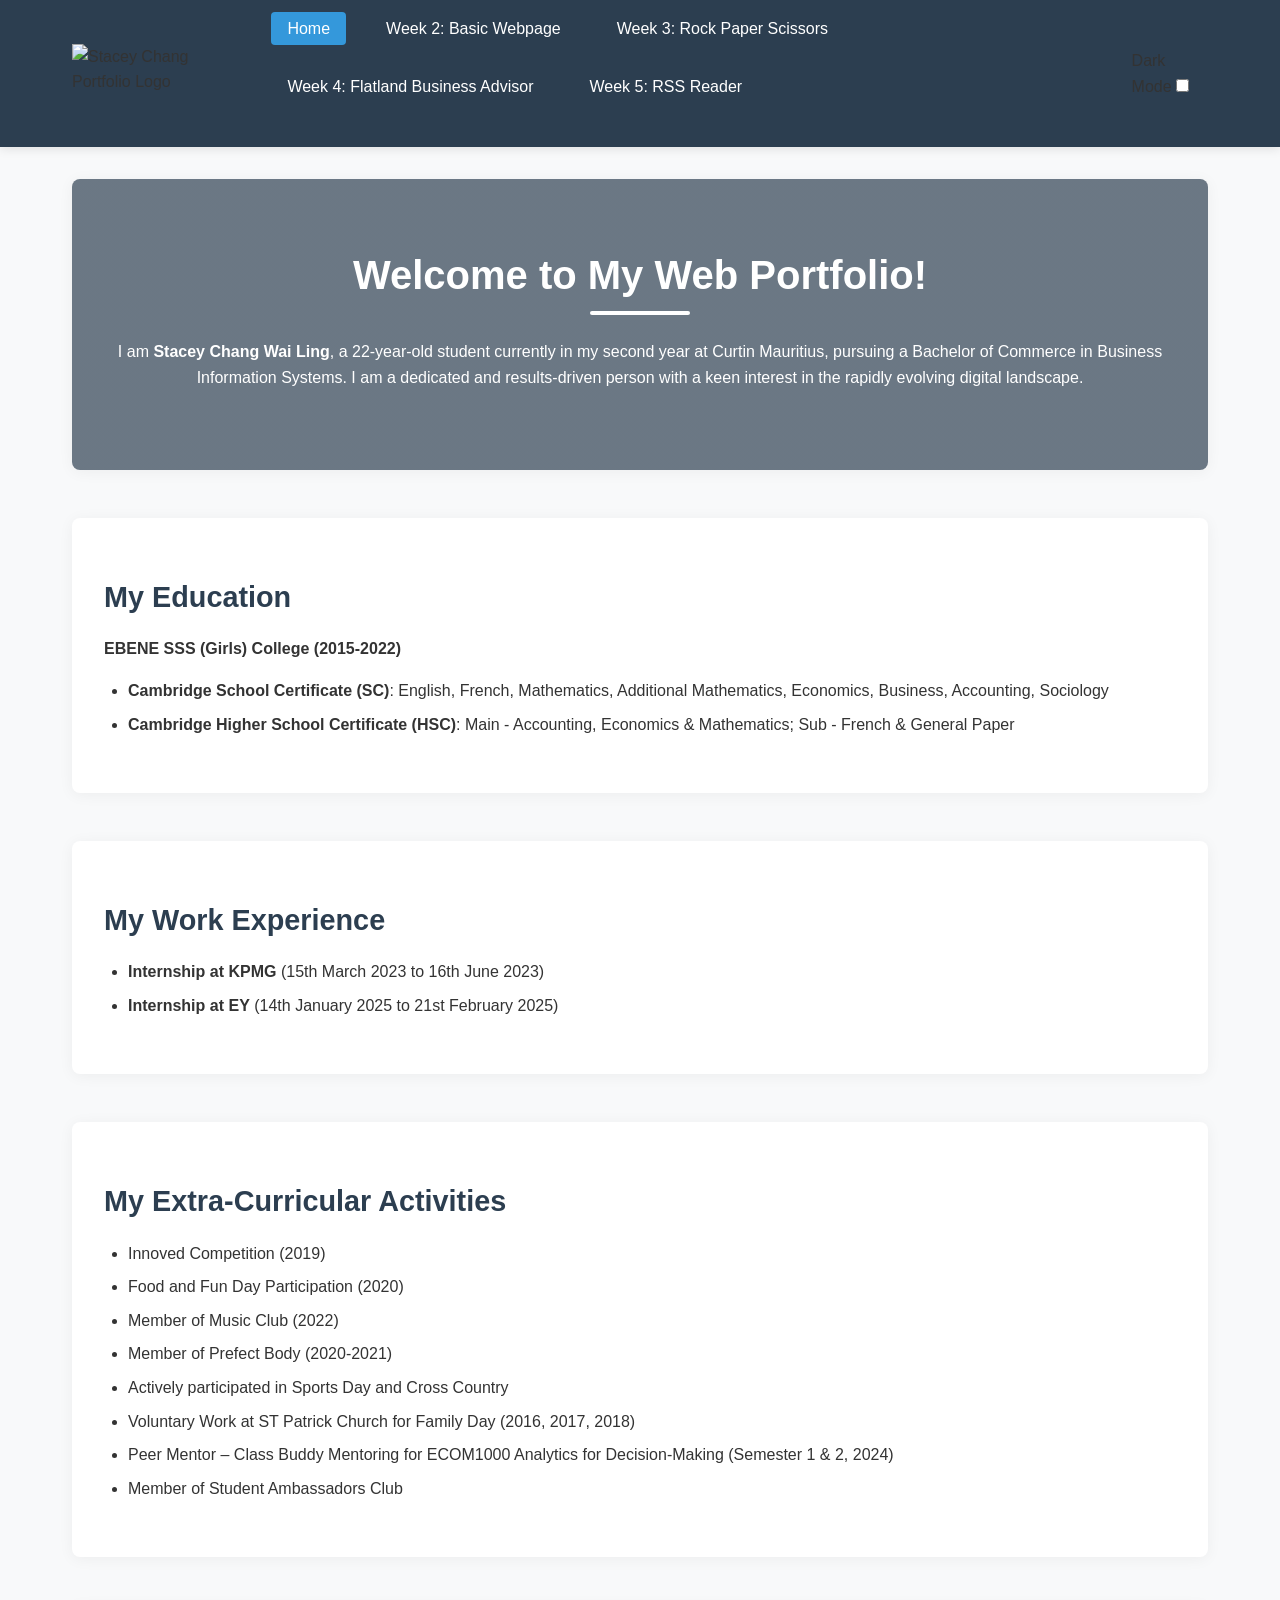
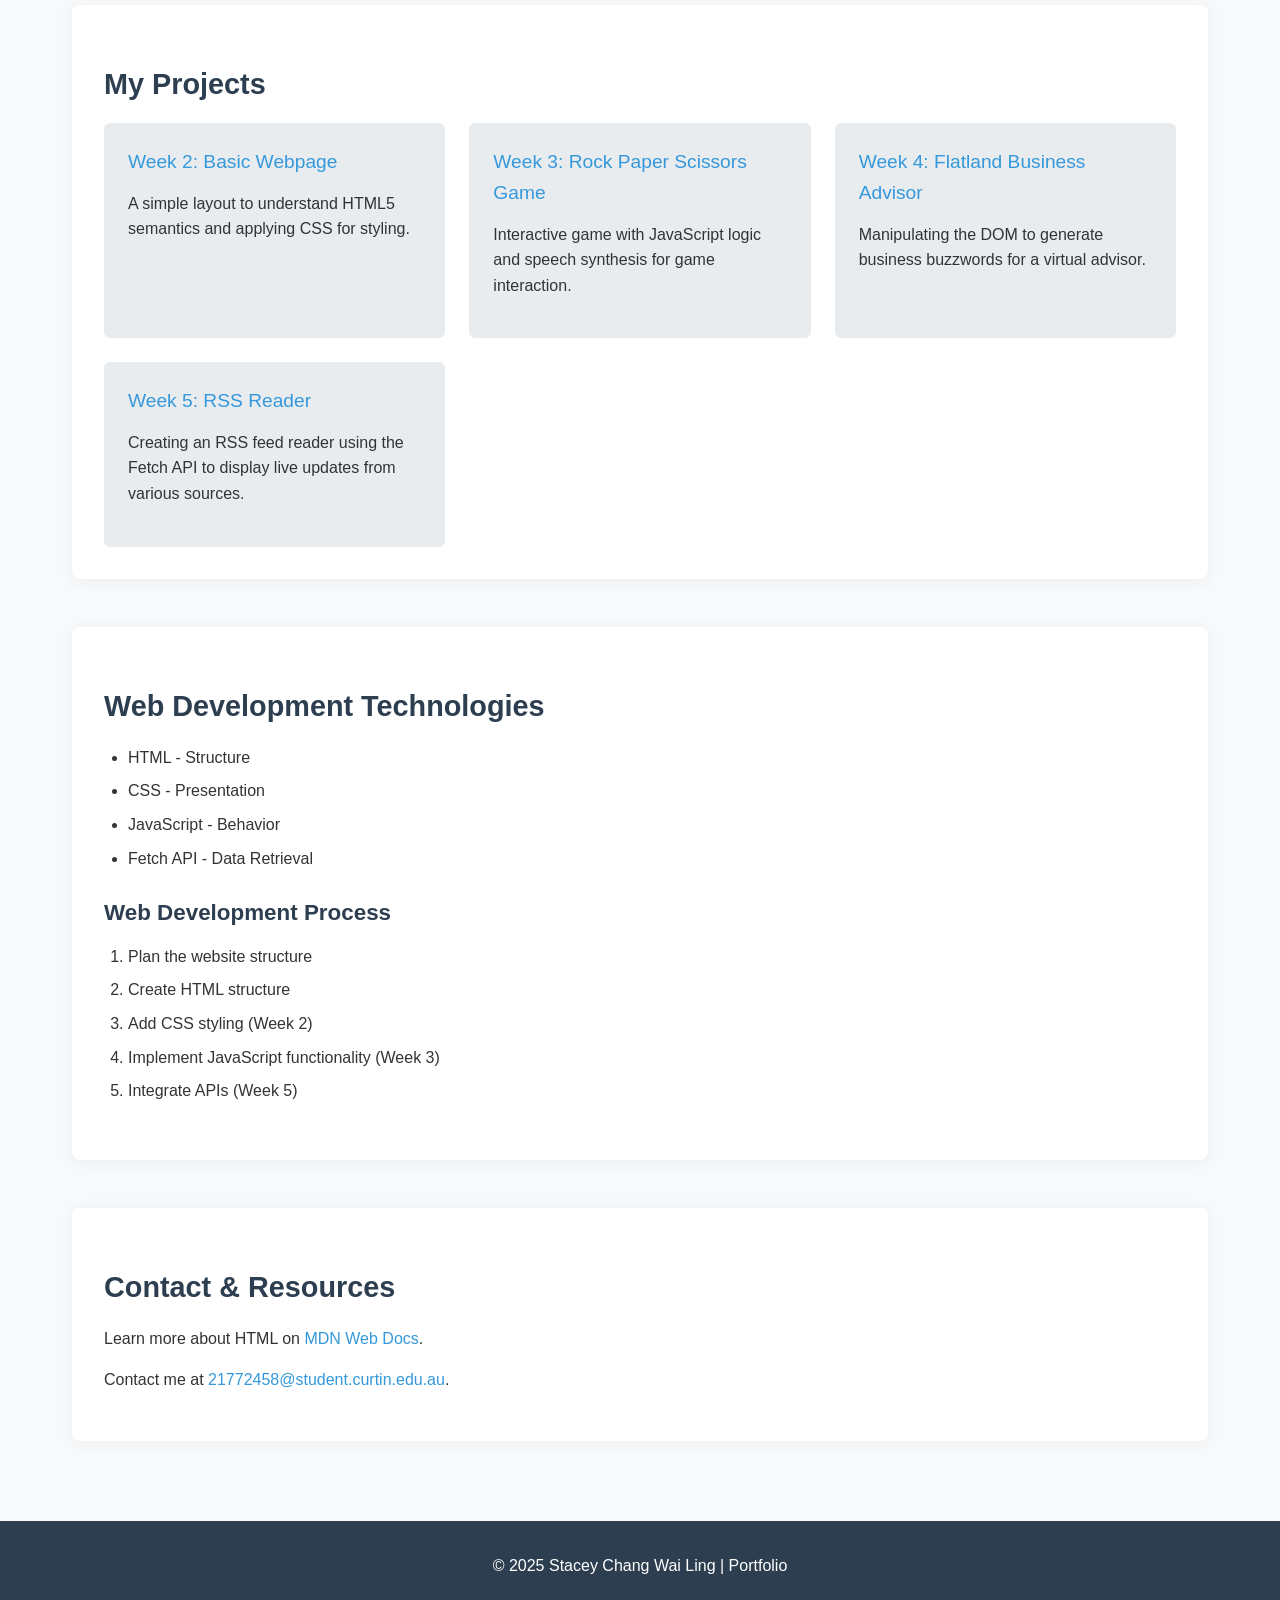
==== index.html @ fd6ce19a "Update index.html I tried to implement the dark mode function" ====
<!DOCTYPE html>
<html lang="en">
<head>
  <meta charset="UTF-8" />
  <meta name="viewport" content="width=device-width, initial-scale=1.0"/>
  <title>Stacey Chang Wai Ling | Web Portfolio</title>
  <link rel="stylesheet" href="style.css" />
</head>
<body>
  <header>
    <div class="header-container">
      <img src="https://via.placeholder.com/180x60?text=STACEY+CHANG" alt="Stacey Chang Portfolio Logo" class="logo" />
      <button class="menu-toggle" aria-label="Toggle navigation menu">☰</button>
      <nav>
        <ul id="navMenu">
          <li><a href="index.html" class="active">Home</a></li>
          <li><a href="basic webpage.html">Week 2: Basic Webpage</a></li>
          <li><a href="rps.html">Week 3: Rock Paper Scissors</a></li>
          <li><a href="flatland.html">Week 4: Flatland Business Advisor</a></li>
          <li><a href="week5.html">Week 5: RSS Reader</a></li>
        </ul>
      </nav>
       <!-- Add this inside your header, right after the navigation -->
    <div class="dark-mode-container">
    <span class="dark-mode-label">Dark Mode</span>
    <label class="toggle-switch">
      <input type="checkbox" id="darkModeToggle">
      <span class="slider"></span>
    </label>
  </div>
    
  </header>

  <main>
    <section id="about">
      <h1>Welcome to My Web Portfolio!</h1>
      <p>I am <strong>Stacey Chang Wai Ling</strong>, a 22-year-old student currently in my second year at Curtin Mauritius, pursuing a Bachelor of Commerce in Business Information Systems. I am a dedicated and results-driven person with a keen interest in the rapidly evolving digital landscape.</p>
    </section>

    <section id="education">
      <h2>My Education</h2>
      <p><strong>EBENE SSS (Girls) College (2015-2022)</strong></p>
      <ul>
        <li><b>Cambridge School Certificate (SC)</b>: English, French, Mathematics, Additional Mathematics, Economics, Business, Accounting, Sociology</li>
        <li><b>Cambridge Higher School Certificate (HSC)</b>: Main - Accounting, Economics & Mathematics; Sub - French & General Paper</li>
      </ul>
    </section>

    <section id="work-experience">
      <h2>My Work Experience</h2>
      <ul>
        <li><strong>Internship at KPMG</strong> (15th March 2023 to 16th June 2023)</li>
        <li><strong>Internship at EY</strong> (14th January 2025 to 21st February 2025)</li>
      </ul>
    </section>

    <section id="extracurricular">
      <h2>My Extra-Curricular Activities</h2>
      <ul>
        <li>Innoved Competition (2019)</li>
        <li>Food and Fun Day Participation (2020)</li>
        <li>Member of Music Club (2022)</li>
        <li>Member of Prefect Body (2020-2021)</li>
        <li>Actively participated in Sports Day and Cross Country</li>
        <li>Voluntary Work at ST Patrick Church for Family Day (2016, 2017, 2018)</li>
        <li>Peer Mentor – Class Buddy Mentoring for ECOM1000 Analytics for Decision-Making (Semester 1 & 2, 2024)</li>
        <li>Member of Student Ambassadors Club</li>
      </ul>
    </section>

    <section id="projects">
      <h2>My Projects</h2>
      <div class="project-grid">
        <div class="project">
          <a href="basic webpage.html">Week 2: Basic Webpage</a>
          <p>A simple layout to understand HTML5 semantics and applying CSS for styling.</p>
        </div>
        <div class="project">
          <a href="rps.html">Week 3: Rock Paper Scissors Game</a>
          <p>Interactive game with JavaScript logic and speech synthesis for game interaction.</p>
        </div>
        <div class="project">
          <a href="flatland.html">Week 4: Flatland Business Advisor</a>
          <p>Manipulating the DOM to generate business buzzwords for a virtual advisor.</p>
        </div>
        <div class="project">
          <a href="week5.html">Week 5: RSS Reader</a>
          <p>Creating an RSS feed reader using the Fetch API to display live updates from various sources.</p>
        </div>
      </div>
    </section>

    <section id="technologies">
      <h2>Web Development Technologies</h2>
      <ul>
        <li>HTML - Structure</li>
        <li>CSS - Presentation</li>
        <li>JavaScript - Behavior</li>
        <li>Fetch API - Data Retrieval</li>
      </ul>

      <h3>Web Development Process</h3>
      <ol>
        <li>Plan the website structure</li>
        <li>Create HTML structure</li>
        <li>Add CSS styling (Week 2)</li>
        <li>Implement JavaScript functionality (Week 3)</li>
        <li>Integrate APIs (Week 5)</li>
      </ol>
    </section>

    <section id="contact">
      <h2>Contact & Resources</h2>
      <p>Learn more about HTML on <a href="https://developer.mozilla.org/en-US/docs/Web/HTML" target="_blank">MDN Web Docs</a>.</p>
      <p>Contact me at <a href="mailto:21772458@student.curtin.edu.au">21772458@student.curtin.edu.au</a>.</p>
    </section>
  </main>

  <footer>
    <p>&copy; 2025 Stacey Chang Wai Ling | Portfolio</p>
  </footer>

  <button id="toTopBtn" aria-label="Back to top">↑</button>

  <script>
    // Mobile menu toggle
    const menuToggle = document.querySelector('.menu-toggle');
    const navMenu = document.getElementById('navMenu');
    
    menuToggle.addEventListener('click', () => {
      navMenu.classList.toggle('show');
    });
    
    // Back to top button functionality
    const toTopBtn = document.getElementById('toTopBtn');
    
    window.addEventListener('scroll', () => {
      if (window.pageYOffset > 300) {
        toTopBtn.classList.add('visible');
      } else {
        toTopBtn.classList.remove('visible');
      }
    });
    
    toTopBtn.addEventListener('click', () => {
      window.scrollTo({
        top: 0,
        behavior: 'smooth'
      });
    });
    
    // Highlight active navigation item
    const currentPage = window.location.pathname.split('/').pop();
    const navLinks = document.querySelectorAll('nav a');
    
    navLinks.forEach(link => {
      const linkPage = link.getAttribute('href');
      if (linkPage === currentPage || (currentPage === '' && linkPage === 'index.html')) {
        link.classList.add('active');
      } else {
        link.classList.remove('active');
      }
    });
  </script>
</body>
</html>
---- style.css ----
/* Modern styling for the portfolio */
:root {
    --primary-color: #3498db;
    --secondary-color: #2c3e50;
    --accent-color: #e74c3c;
    --text-color: #333;
    --bg-color: #f8f9fa;
    --light-gray: #e9ecef;
    --white: #ffffff;
  }
  
  * {
    margin: 0;
    padding: 0;
    box-sizing: border-box;
  }
  
  body {
    font-family: 'Segoe UI', Tahoma, Geneva, Verdana, sans-serif;
    line-height: 1.6;
    color: var(--text-color);
    background-color: var(--bg-color);
  }
  
  /* Header and Navigation */
  header {
    background-color: var(--secondary-color);
    padding: 1rem 0;
    position: sticky;
    top: 0;
    z-index: 1000;
    box-shadow: 0 2px 10px rgba(0,0,0,0.1);
  }
  
  .header-container {
    max-width: 1200px;
    margin: 0 auto;
    padding: 0 2rem;
    display: flex;
    justify-content: space-between;
    align-items: center;
  }
  
  .logo {
    height: 60px;
    transition: transform 0.3s ease;
  }
  
  .logo:hover {
    transform: scale(1.05);
  }
  
  nav ul {
    display: flex;
    list-style: none;
    gap: 1.5rem;
    flex-wrap: wrap;
  }
  
  nav a {
    color: var(--white);
    text-decoration: none;
    font-weight: 500;
    padding: 0.5rem 1rem;
    border-radius: 4px;
    transition: all 0.3s ease;
  }
  
  nav a:hover {
    background-color: var(--primary-color);
    transform: translateY(-2px);
  }
  
  nav a.active {
    background-color: var(--primary-color);
  }
  
  /* Mobile menu toggle */
  .menu-toggle {
    display: none;
    background: none;
    border: none;
    color: var(--white);
    font-size: 1.5rem;
    cursor: pointer;
  }
  
  /* Main content */
  main {
    max-width: 1200px;
    margin: 0 auto;
    padding: 2rem;
  }
  
  section {
    margin-bottom: 3rem;
    padding: 2rem;
    background-color: var(--white);
    border-radius: 8px;
    box-shadow: 0 2px 15px rgba(0,0,0,0.05);
    transition: transform 0.3s ease, box-shadow 0.3s ease;
  }
  
  section:hover {
    transform: translateY(-5px);
    box-shadow: 0 5px 20px rgba(0,0,0,0.1);
  }
  
  h1 {
    color: var(--primary-color);
    margin-bottom: 1.5rem;
    font-size: 2.5rem;
    position: relative;
    padding-bottom: 0.5rem;
  }
  
  h1::after {
    content: '';
    position: absolute;
    bottom: 0;
    left: 0;
    width: 100px;
    height: 4px;
    background-color: var(--primary-color);
    border-radius: 2px;
  }
  
  h2 {
    color: var(--secondary-color);
    margin: 1.5rem 0 1rem;
    font-size: 1.8rem;
  }
  
  h3 {
    color: var(--secondary-color);
    margin: 1.2rem 0 0.8rem;
    font-size: 1.4rem;
  }
  
  p {
    margin-bottom: 1rem;
  }
  
  ul, ol {
    padding-left: 1.5rem;
    margin-bottom: 1.5rem;
  }
  
  li {
    margin-bottom: 0.5rem;
  }
  
  a {
    color: var(--primary-color);
    text-decoration: none;
    transition: color 0.3s ease;
  }
  
  a:hover {
    color: var(--accent-color);
    text-decoration: underline;
  }
  
  /* Hero section */
  #about {
    background-image: linear-gradient(rgba(44, 62, 80, 0.7), rgba(44, 62, 80, 0.7)), url('https://via.placeholder.com/1200x400?text=Portfolio+Background');
    background-size: cover;
    background-position: center;
    color: var(--white);
    text-align: center;
    padding: 4rem 2rem;
    border-radius: 8px;
  }
  
  #about h1 {
    color: var(--white);
  }
  
  #about h1::after {
    background-color: var(--white);
    left: 50%;
    transform: translateX(-50%);
  }
  
  /* Project grid */
  .project-grid {
    display: grid;
    grid-template-columns: repeat(auto-fill, minmax(280px, 1fr));
    gap: 1.5rem;
  }
  
  .project {
    background-color: var(--light-gray);
    padding: 1.5rem;
    border-radius: 6px;
    transition: transform 0.3s ease;
  }
  
  .project:hover {
    transform: translateY(-5px);
  }
  
  .project a {
    font-size: 1.2rem;
    display: block;
    margin-bottom: 0.8rem;
  }
  
  /* Footer */
  footer {
    background-color: var(--secondary-color);
    color: var(--white);
    text-align: center;
    padding: 2rem;
    position: relative;
  }
  
  /* Back to top button */
  #toTopBtn {
    position: fixed;
    bottom: 2rem;
    right: 2rem;
    background-color: var(--primary-color);
    color: var(--white);
    border: none;
    border-radius: 50%;
    width: 50px;
    height: 50px;
    font-size: 1.5rem;
    cursor: pointer;
    display: flex;
    justify-content: center;
    align-items: center;
    box-shadow: 0 2px 10px rgba(0,0,0,0.2);
    transition: all 0.3s ease;
    opacity: 0;
    visibility: hidden;
  }
  
  #toTopBtn.visible {
    opacity: 1;
    visibility: visible;
  }
  
  #toTopBtn:hover {
    background-color: var(--accent-color);
    transform: translateY(-3px);
  }
  
  /* Responsive design */
  @media (max-width: 768px) {
    .header-container {
      flex-direction: column;
      align-items: flex-start;
    }
    
    nav {
      width: 100%;
      margin-top: 1rem;
    }
    
    nav ul {
      flex-direction: column;
      gap: 0.5rem;
      display: none;
    }
    
    nav ul.show {
      display: flex;
    }
    
    .menu-toggle {
      display: block;
      position: absolute;
      right: 2rem;
      top: 1.5rem;
    }
    
    .project-grid {
      grid-template-columns: 1fr;
    }
  }
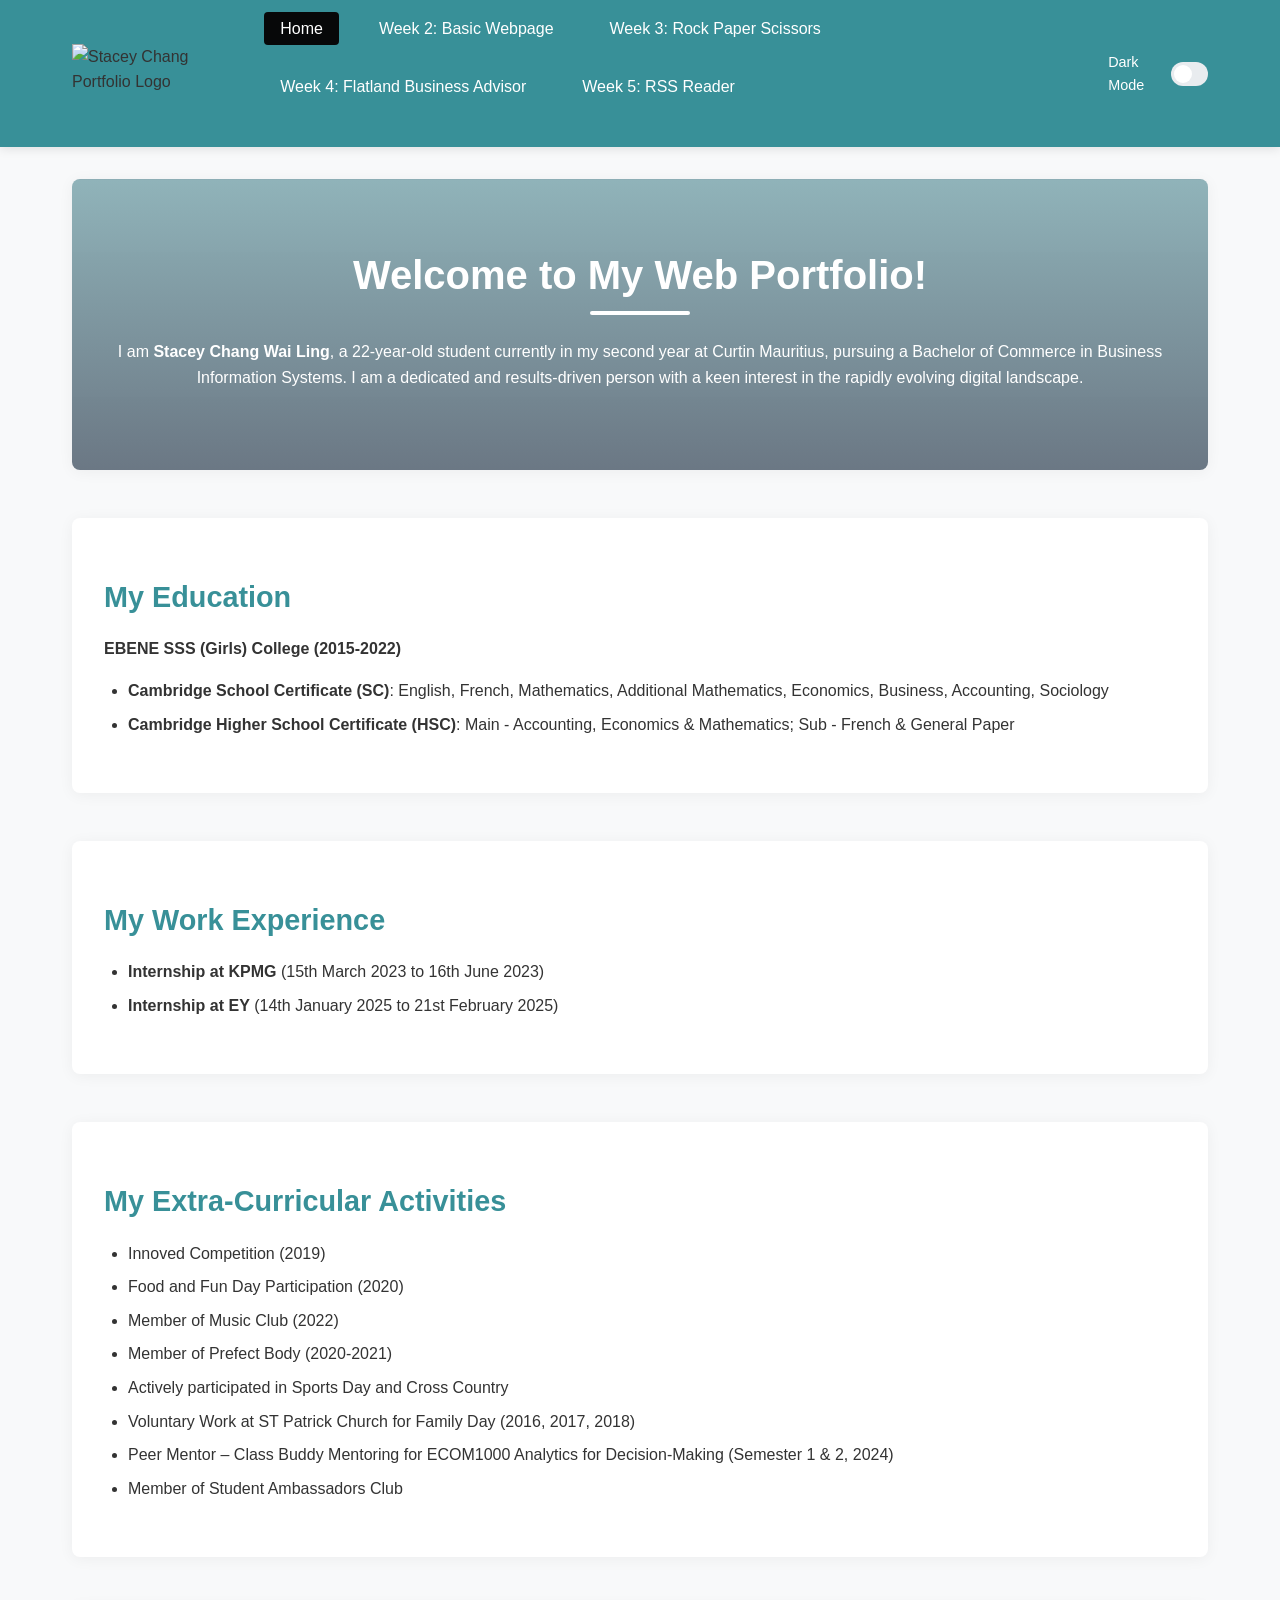
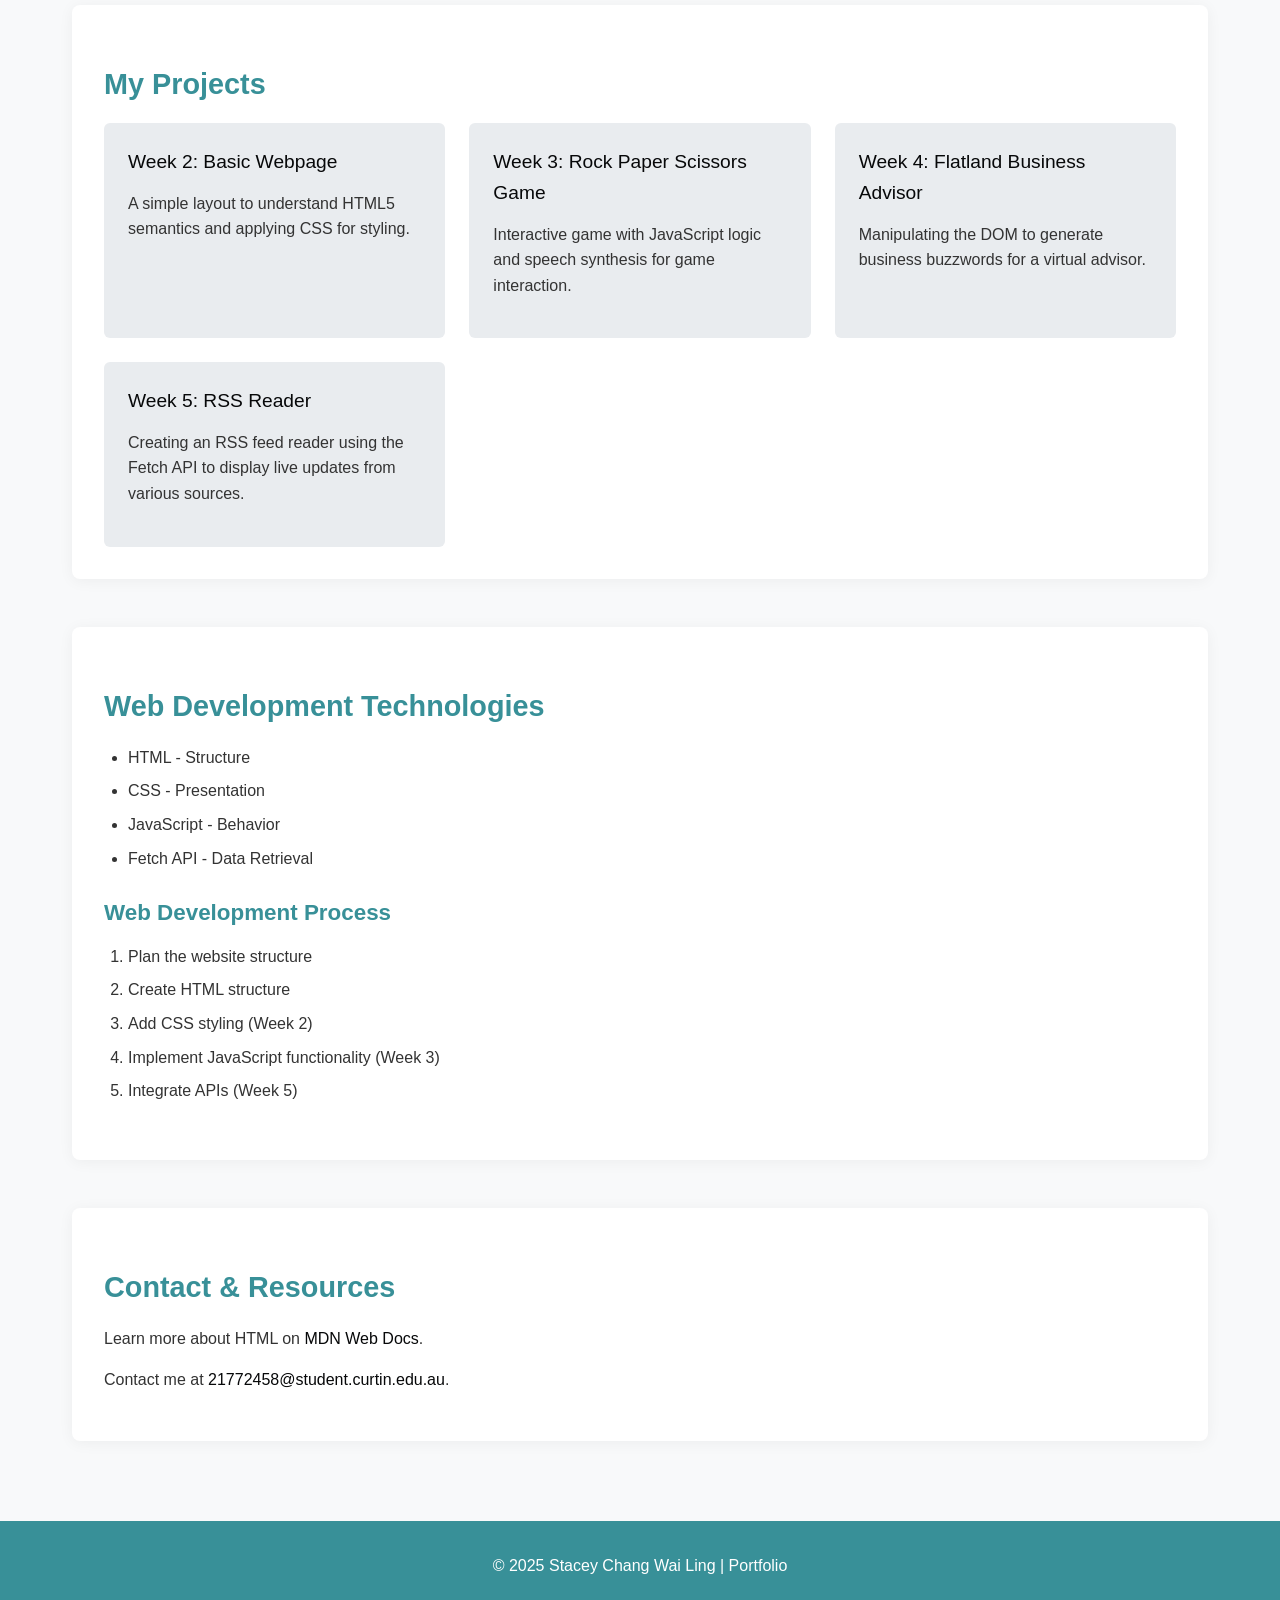
==== commit 2ce54949: "Update index.html" ====
--- a/index.html
+++ b/index.html
@@ -1,166 +1,126 @@
-<!DOCTYPE html>
-<html lang="en">
-<head>
-  <meta charset="UTF-8" />
-  <meta name="viewport" content="width=device-width, initial-scale=1.0"/>
-  <title>Stacey Chang Wai Ling | Web Portfolio</title>
-  <link rel="stylesheet" href="style.css" />
-</head>
-<body>
-  <header>
-    <div class="header-container">
-      <img src="https://via.placeholder.com/180x60?text=STACEY+CHANG" alt="Stacey Chang Portfolio Logo" class="logo" />
-      <button class="menu-toggle" aria-label="Toggle navigation menu">☰</button>
-      <nav>
-        <ul id="navMenu">
-          <li><a href="index.html" class="active">Home</a></li>
-          <li><a href="basic webpage.html">Week 2: Basic Webpage</a></li>
-          <li><a href="rps.html">Week 3: Rock Paper Scissors</a></li>
-          <li><a href="flatland.html">Week 4: Flatland Business Advisor</a></li>
-          <li><a href="week5.html">Week 5: RSS Reader</a></li>
-        </ul>
-      </nav>
-       <!-- Add this inside your header, right after the navigation -->
-    <div class="dark-mode-container">
-    <span class="dark-mode-label">Dark Mode</span>
-    <label class="toggle-switch">
-      <input type="checkbox" id="darkModeToggle">
-      <span class="slider"></span>
-    </label>
-  </div>
-    
-  </header>
-
-  <main>
-    <section id="about">
-      <h1>Welcome to My Web Portfolio!</h1>
-      <p>I am <strong>Stacey Chang Wai Ling</strong>, a 22-year-old student currently in my second year at Curtin Mauritius, pursuing a Bachelor of Commerce in Business Information Systems. I am a dedicated and results-driven person with a keen interest in the rapidly evolving digital landscape.</p>
-    </section>
-
-    <section id="education">
-      <h2>My Education</h2>
-      <p><strong>EBENE SSS (Girls) College (2015-2022)</strong></p>
-      <ul>
-        <li><b>Cambridge School Certificate (SC)</b>: English, French, Mathematics, Additional Mathematics, Economics, Business, Accounting, Sociology</li>
-        <li><b>Cambridge Higher School Certificate (HSC)</b>: Main - Accounting, Economics & Mathematics; Sub - French & General Paper</li>
-      </ul>
-    </section>
-
-    <section id="work-experience">
-      <h2>My Work Experience</h2>
-      <ul>
-        <li><strong>Internship at KPMG</strong> (15th March 2023 to 16th June 2023)</li>
-        <li><strong>Internship at EY</strong> (14th January 2025 to 21st February 2025)</li>
-      </ul>
-    </section>
-
-    <section id="extracurricular">
-      <h2>My Extra-Curricular Activities</h2>
-      <ul>
-        <li>Innoved Competition (2019)</li>
-        <li>Food and Fun Day Participation (2020)</li>
-        <li>Member of Music Club (2022)</li>
-        <li>Member of Prefect Body (2020-2021)</li>
-        <li>Actively participated in Sports Day and Cross Country</li>
-        <li>Voluntary Work at ST Patrick Church for Family Day (2016, 2017, 2018)</li>
-        <li>Peer Mentor – Class Buddy Mentoring for ECOM1000 Analytics for Decision-Making (Semester 1 & 2, 2024)</li>
-        <li>Member of Student Ambassadors Club</li>
-      </ul>
-    </section>
-
-    <section id="projects">
-      <h2>My Projects</h2>
-      <div class="project-grid">
-        <div class="project">
-          <a href="basic webpage.html">Week 2: Basic Webpage</a>
-          <p>A simple layout to understand HTML5 semantics and applying CSS for styling.</p>
-        </div>
-        <div class="project">
-          <a href="rps.html">Week 3: Rock Paper Scissors Game</a>
-          <p>Interactive game with JavaScript logic and speech synthesis for game interaction.</p>
-        </div>
-        <div class="project">
-          <a href="flatland.html">Week 4: Flatland Business Advisor</a>
-          <p>Manipulating the DOM to generate business buzzwords for a virtual advisor.</p>
-        </div>
-        <div class="project">
-          <a href="week5.html">Week 5: RSS Reader</a>
-          <p>Creating an RSS feed reader using the Fetch API to display live updates from various sources.</p>
+  <!DOCTYPE html>
+  <html lang="en">
+  <head>
+    <meta charset="UTF-8" />
+    <meta name="viewport" content="width=device-width, initial-scale=1.0"/>
+    <title>Stacey Chang Wai Ling | Web Portfolio</title>
+    <link rel="stylesheet" href="style.css" />
+    <script src="script.js" defer></script>
+  </head>
+  <body>
+    <header>
+      <div class="header-container">
+        <img src="https://via.placeholder.com/180x60?text=STACEY+CHANG" alt="Stacey Chang Portfolio Logo" class="logo" />
+        <button class="menu-toggle" aria-label="Toggle navigation menu">☰</button>
+        <nav>
+          <ul id="navMenu">
+            <li><a href="index.html" class="active">Home</a></li>
+            <li><a href="basic%20webpage.html">Week 2: Basic Webpage</a></li>
+            <li><a href="rps.html">Week 3: Rock Paper Scissors</a></li>
+            <li><a href="flatland.html">Week 4: Flatland Business Advisor</a></li>
+            <li><a href="rss.html">Week 5: RSS Reader</a></li>
+          </ul>
+        </nav>
+        <!-- Add this inside your header, right after the navigation -->
+        <div class="dark-mode-container">
+          <span class="dark-mode-label">Dark Mode</span>
+          <label class="toggle-switch">
+            <input type="checkbox" id="darkModeToggle">
+            <span class="slider"></span>
+          </label>
         </div>
       </div>
-    </section>
+    </header>
 
-    <section id="technologies">
-      <h2>Web Development Technologies</h2>
-      <ul>
-        <li>HTML - Structure</li>
-        <li>CSS - Presentation</li>
-        <li>JavaScript - Behavior</li>
-        <li>Fetch API - Data Retrieval</li>
-      </ul>
+    <main>
+      <section id="about">
+        <h1>Welcome to My Web Portfolio!</h1>
+        <p>I am <strong>Stacey Chang Wai Ling</strong>, a 22-year-old student currently in my second year at Curtin Mauritius, pursuing a Bachelor of Commerce in Business Information Systems. I am a dedicated and results-driven person with a keen interest in the rapidly evolving digital landscape.</p>
+      </section>
 
-      <h3>Web Development Process</h3>
-      <ol>
-        <li>Plan the website structure</li>
-        <li>Create HTML structure</li>
-        <li>Add CSS styling (Week 2)</li>
-        <li>Implement JavaScript functionality (Week 3)</li>
-        <li>Integrate APIs (Week 5)</li>
-      </ol>
-    </section>
+      <section id="education">
+        <h2>My Education</h2>
+        <p><strong>EBENE SSS (Girls) College (2015-2022)</strong></p>
+        <ul>
+          <li><b>Cambridge School Certificate (SC)</b>: English, French, Mathematics, Additional Mathematics, Economics, Business, Accounting, Sociology</li>
+          <li><b>Cambridge Higher School Certificate (HSC)</b>: Main - Accounting, Economics & Mathematics; Sub - French & General Paper</li>
+        </ul>
+      </section>
 
-    <section id="contact">
-      <h2>Contact & Resources</h2>
-      <p>Learn more about HTML on <a href="https://developer.mozilla.org/en-US/docs/Web/HTML" target="_blank">MDN Web Docs</a>.</p>
-      <p>Contact me at <a href="mailto:21772458@student.curtin.edu.au">21772458@student.curtin.edu.au</a>.</p>
-    </section>
-  </main>
+      <section id="work-experience">
+        <h2>My Work Experience</h2>
+        <ul>
+          <li><strong>Internship at KPMG</strong> (15th March 2023 to 16th June 2023)</li>
+          <li><strong>Internship at EY</strong> (14th January 2025 to 21st February 2025)</li>
+        </ul>
+      </section>
 
-  <footer>
-    <p>&copy; 2025 Stacey Chang Wai Ling | Portfolio</p>
-  </footer>
+      <section id="extracurricular">
+        <h2>My Extra-Curricular Activities</h2>
+        <ul>
+          <li>Innoved Competition (2019)</li>
+          <li>Food and Fun Day Participation (2020)</li>
+          <li>Member of Music Club (2022)</li>
+          <li>Member of Prefect Body (2020-2021)</li>
+          <li>Actively participated in Sports Day and Cross Country</li>
+          <li>Voluntary Work at ST Patrick Church for Family Day (2016, 2017, 2018)</li>
+          <li>Peer Mentor – Class Buddy Mentoring for ECOM1000 Analytics for Decision-Making (Semester 1 & 2, 2024)</li>
+          <li>Member of Student Ambassadors Club</li>
+        </ul>
+      </section>
 
-  <button id="toTopBtn" aria-label="Back to top">↑</button>
+      <section id="projects">
+        <h2>My Projects</h2>
+        <div class="project-grid">
+          <div class="project">
+            <a href="basic%20webpage.html">Week 2: Basic Webpage</a>
+            <p>A simple layout to understand HTML5 semantics and applying CSS for styling.</p>
+          </div>
+          <div class="project">
+            <a href="rps.html">Week 3: Rock Paper Scissors Game</a>
+            <p>Interactive game with JavaScript logic and speech synthesis for game interaction.</p>
+          </div>
+          <div class="project">
+            <a href="flatland.html">Week 4: Flatland Business Advisor</a>
+            <p>Manipulating the DOM to generate business buzzwords for a virtual advisor.</p>
+          </div>
+          <div class="project">
+            <a href="rss.html">Week 5: RSS Reader</a>
+            <p>Creating an RSS feed reader using the Fetch API to display live updates from various sources.</p>
+          </div>
+        </div>
+      </section>
 
-  <script>
-    // Mobile menu toggle
-    const menuToggle = document.querySelector('.menu-toggle');
-    const navMenu = document.getElementById('navMenu');
-    
-    menuToggle.addEventListener('click', () => {
-      navMenu.classList.toggle('show');
-    });
-    
-    // Back to top button functionality
-    const toTopBtn = document.getElementById('toTopBtn');
-    
-    window.addEventListener('scroll', () => {
-      if (window.pageYOffset > 300) {
-        toTopBtn.classList.add('visible');
-      } else {
-        toTopBtn.classList.remove('visible');
-      }
-    });
-    
-    toTopBtn.addEventListener('click', () => {
-      window.scrollTo({
-        top: 0,
-        behavior: 'smooth'
-      });
-    });
-    
-    // Highlight active navigation item
-    const currentPage = window.location.pathname.split('/').pop();
-    const navLinks = document.querySelectorAll('nav a');
-    
-    navLinks.forEach(link => {
-      const linkPage = link.getAttribute('href');
-      if (linkPage === currentPage || (currentPage === '' && linkPage === 'index.html')) {
-        link.classList.add('active');
-      } else {
-        link.classList.remove('active');
-      }
-    });
-  </script>
-</body>
-</html>
+      <section id="technologies">
+        <h2>Web Development Technologies</h2>
+        <ul>
+          <li>HTML - Structure</li>
+          <li>CSS - Presentation</li>
+          <li>JavaScript - Behavior</li>
+          <li>Fetch API - Data Retrieval</li>
+        </ul>
+
+        <h3>Web Development Process</h3>
+        <ol>
+          <li>Plan the website structure</li>
+          <li>Create HTML structure</li>
+          <li>Add CSS styling (Week 2)</li>
+          <li>Implement JavaScript functionality (Week 3)</li>
+          <li>Integrate APIs (Week 5)</li>
+        </ol>
+      </section>
+
+      <section id="contact">
+        <h2>Contact & Resources</h2>
+        <p>Learn more about HTML on <a href="https://developer.mozilla.org/en-US/docs/Web/HTML" target="_blank">MDN Web Docs</a>.</p>
+        <p>Contact me at <a href="mailto:21772458@student.curtin.edu.au">21772458@student.curtin.edu.au</a>.</p>
+      </section>
+    </main>
+
+    <footer>
+      <p>&copy; 2025 Stacey Chang Wai Ling | Portfolio</p>
+    </footer>
+
+    <button id="toTopBtn" aria-label="Back to top">↑</button>
+  </body>
+  </html>
--- a/style.css
+++ b/style.css
@@ -1,282 +1,513 @@
-/* Modern styling for the portfolio */
-:root {
-    --primary-color: #3498db;
-    --secondary-color: #2c3e50;
-    --accent-color: #e74c3c;
-    --text-color: #333;
-    --bg-color: #f8f9fa;
-    --light-gray: #e9ecef;
-    --white: #ffffff;
-  }
-  
-  * {
-    margin: 0;
-    padding: 0;
-    box-sizing: border-box;
-  }
-  
-  body {
-    font-family: 'Segoe UI', Tahoma, Geneva, Verdana, sans-serif;
-    line-height: 1.6;
-    color: var(--text-color);
-    background-color: var(--bg-color);
-  }
-  
-  /* Header and Navigation */
-  header {
+    /* Modern styling for the portfolio */
+    :root {
+        --primary-color: #070809;
+        --secondary-color: #389098;
+        --accent-color: #c8685d;
+        --text-color: #333;
+        --bg-color: #f8f9fa;
+        --light-gray: #e9ecef;
+        --white: #ffffff;
+    }
+    
+    * {
+        margin: 0;
+        padding: 0;
+        box-sizing: border-box;
+    }
+    
+    body {
+        font-family: 'Segoe UI', Tahoma, Geneva, Verdana, sans-serif;
+        line-height: 1.6;
+        color: var(--text-color);
+        background-color: var(--bg-color);
+    }
+    
+    /* Header and Navigation */
+    header {
+        background-color: var(--secondary-color);
+        padding: 1rem 0;
+        position: sticky;
+        top: 0;
+        z-index: 1000;
+        box-shadow: 0 2px 10px rgba(0,0,0,0.1);
+    }
+    
+    .header-container {
+        max-width: 1200px;
+        margin: 0 auto;
+        padding: 0 2rem;
+        display: flex;
+        justify-content: space-between;
+        align-items: center;
+    }
+    
+    .logo {
+        height: 60px;
+        transition: transform 0.3s ease;
+    }
+    
+    .logo:hover {
+        transform: scale(1.05);
+    }
+    
+    nav ul {
+        display: flex;
+        list-style: none;
+        gap: 1.5rem;
+        flex-wrap: wrap;
+    }
+    
+    nav a {
+        color: var(--white);
+        text-decoration: none;
+        font-weight: 500;
+        padding: 0.5rem 1rem;
+        border-radius: 4px;
+        transition: all 0.3s ease;
+    }
+    
+    nav a:hover {
+        background-color: var(--primary-color);
+        transform: translateY(-2px);
+    }
+    
+    nav a.active {
+        background-color: var(--primary-color);
+    }
+    
+    /* Mobile menu toggle */
+    .menu-toggle {
+        display: none;
+        background: none;
+        border: none;
+        color: var(--white);
+        font-size: 1.5rem;
+        cursor: pointer;
+    }
+    
+    /* Main content */
+    main {
+        max-width: 1200px;
+        margin: 0 auto;
+        padding: 2rem;
+    }
+    
+    section {
+        margin-bottom: 3rem;
+        padding: 2rem;
+        background-color: var(--white);
+        border-radius: 8px;
+        box-shadow: 0 2px 15px rgba(0,0,0,0.05);
+        transition: transform 0.3s ease, box-shadow 0.3s ease;
+    }
+    
+    section:hover {
+        transform: translateY(-5px);
+        box-shadow: 0 5px 20px rgba(0,0,0,0.1);
+    }
+    
+    h1 {
+        color: var(--primary-color);
+        margin-bottom: 1.5rem;
+        font-size: 2.5rem;
+        position: relative;
+        padding-bottom: 0.5rem;
+    }
+    
+    h1::after {
+        content: '';
+        position: absolute;
+        bottom: 0;
+        left: 0;
+        width: 100px;
+        height: 4px;
+        background-color: var(--primary-color);
+        border-radius: 2px;
+    }
+    
+    h2 {
+        color: var(--secondary-color);
+        margin: 1.5rem 0 1rem;
+        font-size: 1.8rem;
+    }
+    
+    h3 {
+        color: var(--secondary-color);
+        margin: 1.2rem 0 0.8rem;
+        font-size: 1.4rem;
+    }
+    
+    p {
+        margin-bottom: 1rem;
+    }
+    
+    ul, ol {
+        padding-left: 1.5rem;
+        margin-bottom: 1.5rem;
+    }
+    
+    li {
+        margin-bottom: 0.5rem;
+    }
+    
+    a {
+        color: var(--primary-color);
+        text-decoration: none;
+        transition: color 0.3s ease;
+    }
+    
+    a:hover {
+        color: var(--accent-color);
+        text-decoration: underline;
+    }
+    
+    /* Hero section */
+    #about {
+        background-image: linear-gradient(rgba(95, 146, 155, 0.696), rgba(44, 62, 80, 0.7)), url('https://via.placeholder.com/1200x400?text=Portfolio+Background');
+        background-size: cover;
+        background-position: center;
+        color: var(--white);
+        text-align: center;
+        padding: 4rem 2rem;
+        border-radius: 8px;
+    }
+    
+    #about h1 {
+        color: var(--white);
+    }
+    
+    #about h1::after {
+        background-color: var(--white);
+        left: 50%;
+        transform: translateX(-50%);
+    }
+    
+    /* Project grid */
+    .project-grid {
+        display: grid;
+        grid-template-columns: repeat(auto-fill, minmax(280px, 1fr));
+        gap: 1.5rem;
+    }
+    
+    .project {
+        background-color: var(--light-gray);
+        padding: 1.5rem;
+        border-radius: 6px;
+        transition: transform 0.3s ease;
+    }
+    
+    .project:hover {
+        transform: translateY(-5px);
+    }
+    
+    .project a {
+        font-size: 1.2rem;
+        display: block;
+        margin-bottom: 0.8rem;
+    }
+    
+    /* Footer */
+    footer {
+        background-color: var(--secondary-color);
+        color: var(--white);
+        text-align: center;
+        padding: 2rem;
+        position: relative;
+    }
+    
+    /* Back to top button */
+    #toTopBtn {
+        position: fixed;
+        bottom: 2rem;
+        right: 2rem;
+        background-color: var(--primary-color);
+        color: var(--white);
+        border: none;
+        border-radius: 50%;
+        width: 50px;
+        height: 50px;
+        font-size: 1.5rem;
+        cursor: pointer;
+        display: flex;
+        justify-content: center;
+        align-items: center;
+        box-shadow: 0 2px 10px rgba(0,0,0,0.2);
+        transition: all 0.3s ease;
+        opacity: 0;
+        visibility: hidden;
+    }
+    
+    #toTopBtn.visible {
+        opacity: 1;
+        visibility: visible;
+    }
+    
+    #toTopBtn:hover {
+        background-color: var(--accent-color);
+        transform: translateY(-3px);
+    }
+    
+    /* Responsive design */
+    @media (max-width: 768px) {
+        .header-container {
+        flex-direction: column;
+        align-items: flex-start;
+        }
+        
+        nav {
+        width: 100%;
+        margin-top: 1rem;
+        }
+        
+        nav ul {
+        flex-direction: column;
+        gap: 0.5rem;
+        display: none;
+        }
+        
+        nav ul.show {
+        display: flex;
+        }
+        
+        .menu-toggle {
+        display: block;
+        position: absolute;
+        right: 2rem;
+        top: 1.5rem;
+        }
+        
+        .project-grid {
+        grid-template-columns: 1fr;
+        }
+    }
+
+/* Additional styles for Rock Paper Scissors game */
+.circle {
+    display: inline-flex;
+    width: 80px;
+    height: 80px;
+    border-radius: 50%;
     background-color: var(--secondary-color);
-    padding: 1rem 0;
-    position: sticky;
-    top: 0;
-    z-index: 1000;
-    box-shadow: 0 2px 10px rgba(0,0,0,0.1);
-  }
-  
-  .header-container {
-    max-width: 1200px;
-    margin: 0 auto;
-    padding: 0 2rem;
-    display: flex;
-    justify-content: space-between;
+    color: white;
+    font-size: 2em;
+    margin: 10px;
+    cursor: pointer;
+    transition: transform 0.2s;
+    /* Perfect centering with flexbox */
+    justify-content: center;
     align-items: center;
   }
   
-  .logo {
-    height: 60px;
-    transition: transform 0.3s ease;
-  }
-  
-  .logo:hover {
-    transform: scale(1.05);
-  }
-  
-  nav ul {
-    display: flex;
-    list-style: none;
-    gap: 1.5rem;
-    flex-wrap: wrap;
-  }
-  
-  nav a {
+  .circle:hover {
+    transform: scale(1.1);
+    background-color: var(--primary-color);
+  }
+  
+  #result {
+    margin-top: 20px;
+    font-size: 1.5em;
+    padding: 1rem;
+    background-color: var(--light-gray);
+    border-radius: 8px;
+    display: inline-block;
+    min-width: 60%;
+  }
+  
+  .instruction {
+    display: inline-block;
+    margin-top: 15px;
+    padding: 0.5rem 1rem;
+    background-color: var(--accent-color);
     color: var(--white);
+    border-radius: 4px;
     text-decoration: none;
-    font-weight: 500;
-    padding: 0.5rem 1rem;
-    border-radius: 4px;
+    font-weight: bold;
     transition: all 0.3s ease;
   }
   
-  nav a:hover {
+  .instruction:hover {
     background-color: var(--primary-color);
     transform: translateY(-2px);
   }
-  
-  nav a.active {
+
+/* Dark mode styles */
+body.dark-mode {
+    --primary-color: #712921;
+    --secondary-color: #1a575c;
+    --accent-color: #070809;
+    --text-color: #e9ecef;
+    --bg-color: #121212;
+    --light-gray: #2d2d2d;
+    --white: #1a1a1a;
+  }
+  
+  /* Dark mode toggle */
+  .dark-mode-container {
+    display: flex;
+    align-items: center;
+    margin-left: auto;
+    padding-left: 20px;
+  }
+  
+  .dark-mode-label {
+    color: var(--white);
+    margin-right: 10px;
+    font-size: 0.9rem;
+  }
+  
+  .toggle-switch {
+    position: relative;
+    display: inline-block;
+    width: 50px;
+    height: 24px;
+  }
+  
+  .toggle-switch input {
+    opacity: 0;
+    width: 0;
+    height: 0;
+  }
+  
+  .slider {
+    position: absolute;
+    cursor: pointer;
+    top: 0;
+    left: 0;
+    right: 0;
+    bottom: 0;
+    background-color: var(--light-gray);
+    transition: .4s;
+    border-radius: 34px;
+  }
+  
+  .slider:before {
+    position: absolute;
+    content: "";
+    height: 18px;
+    width: 18px;
+    left: 3px;
+    bottom: 3px;
+    background-color: white;
+    transition: .4s;
+    border-radius: 50%;
+  }
+  
+  input:checked + .slider {
+    background-color: var(--accent-color);
+  }
+  
+  input:checked + .slider:before {
+    transform: translateX(26px);
+  }
+  
+  /* Form validation styles */
+  .contact-form {
+    max-width: 600px;
+    margin: 0 auto;
+  }
+  
+  .form-group {
+    margin-bottom: 1.5rem;
+  }
+  
+  .form-control {
+    width: 100%;
+    padding: 10px;
+    border: 1px solid var(--light-gray);
+    border-radius: 4px;
+    font-family: inherit;
+    font-size: 1rem;
+    background-color: var(--white);
+    color: var(--text-color);
+    transition: border-color 0.3s;
+  }
+  
+  .form-control:focus {
+    outline: none;
+    border-color: var(--secondary-color);
+  }
+  
+  .error-input {
+    border-color: #dc3545 !important;
+  }
+  
+  .form-errors {
+    display: none;
+    background-color: rgba(220, 53, 69, 0.1);
+    color: #dc3545;
+    padding: 10px;
+    border-radius: 4px;
+    margin-bottom: 15px;
+  }
+  
+  .form-errors p {
+    margin: 5px 0;
+  }
+  
+  .btn-submit {
+    background-color: var(--secondary-color);
+    color: white;
+    border: none;
+    padding: 12px 24px;
+    border-radius: 4px;
+    cursor: pointer;
+    font-size: 1rem;
+    transition: all 0.3s;
+  }
+  
+  .btn-submit:hover {
     background-color: var(--primary-color);
-  }
-  
-  /* Mobile menu toggle */
-  .menu-toggle {
-    display: none;
-    background: none;
-    border: none;
-    color: var(--white);
-    font-size: 1.5rem;
+    transform: translateY(-2px);
+  }
+  
+  /* Animation for sections */
+  .hidden-section {
+    opacity: 0;
+    transform: translateY(20px);
+    transition: opacity 0.6s ease, transform 0.6s ease;
+  }
+  
+  .animate-in {
+    opacity: 1;
+    transform: translateY(0);
+  }
+  
+  /* Beach gallery styles */
+  .beach-gallery {
+    margin-top: 2rem;
+  }
+  
+  .gallery-thumbnails {
+    display: grid;
+    grid-template-columns: repeat(auto-fill, minmax(150px, 1fr));
+    gap: 180px;
+    margin-bottom: 15px;
+  }
+  
+  .gallery-thumbnail {
+    width: 150%;
+    height: 200px;
+    object-fit: cover;
     cursor: pointer;
-  }
-  
-  /* Main content */
-  main {
-    max-width: 1200px;
-    margin: 0 auto;
-    padding: 2rem;
-  }
-  
-  section {
-    margin-bottom: 3rem;
-    padding: 2rem;
-    background-color: var(--white);
+    border-radius: 4px;
+    transition: transform 0.2s;
+  }
+  
+  .gallery-thumbnail:hover {
+    transform: scale(1.05);
+  }
+  
+  .gallery-full-image {
+    width: 100%;
     border-radius: 8px;
-    box-shadow: 0 2px 15px rgba(0,0,0,0.05);
-    transition: transform 0.3s ease, box-shadow 0.3s ease;
-  }
-  
-  section:hover {
-    transform: translateY(-5px);
-    box-shadow: 0 5px 20px rgba(0,0,0,0.1);
-  }
-  
-  h1 {
-    color: var(--primary-color);
-    margin-bottom: 1.5rem;
-    font-size: 2.5rem;
-    position: relative;
-    padding-bottom: 0.5rem;
-  }
-  
-  h1::after {
-    content: '';
-    position: absolute;
-    bottom: 0;
-    left: 0;
-    width: 100px;
-    height: 4px;
-    background-color: var(--primary-color);
-    border-radius: 2px;
-  }
-  
-  h2 {
-    color: var(--secondary-color);
-    margin: 1.5rem 0 1rem;
-    font-size: 1.8rem;
-  }
-  
-  h3 {
-    color: var(--secondary-color);
-    margin: 1.2rem 0 0.8rem;
-    font-size: 1.4rem;
-  }
-  
-  p {
-    margin-bottom: 1rem;
-  }
-  
-  ul, ol {
-    padding-left: 1.5rem;
-    margin-bottom: 1.5rem;
-  }
-  
-  li {
-    margin-bottom: 0.5rem;
-  }
-  
-  a {
-    color: var(--primary-color);
-    text-decoration: none;
-    transition: color 0.3s ease;
-  }
-  
-  a:hover {
-    color: var(--accent-color);
-    text-decoration: underline;
-  }
-  
-  /* Hero section */
-  #about {
-    background-image: linear-gradient(rgba(44, 62, 80, 0.7), rgba(44, 62, 80, 0.7)), url('https://via.placeholder.com/1200x400?text=Portfolio+Background');
-    background-size: cover;
-    background-position: center;
-    color: var(--white);
+    height: 400px;
+    object-fit: cover;
+    opacity: 1;
+    transition: opacity 0.3s ease;
+  }
+  
+  .image-caption {
     text-align: center;
-    padding: 4rem 2rem;
-    border-radius: 8px;
-  }
-  
-  #about h1 {
-    color: var(--white);
-  }
-  
-  #about h1::after {
-    background-color: var(--white);
-    left: 50%;
-    transform: translateX(-50%);
-  }
-  
-  /* Project grid */
-  .project-grid {
-    display: grid;
-    grid-template-columns: repeat(auto-fill, minmax(280px, 1fr));
-    gap: 1.5rem;
-  }
-  
-  .project {
-    background-color: var(--light-gray);
-    padding: 1.5rem;
-    border-radius: 6px;
-    transition: transform 0.3s ease;
-  }
-  
-  .project:hover {
-    transform: translateY(-5px);
-  }
-  
-  .project a {
-    font-size: 1.2rem;
-    display: block;
-    margin-bottom: 0.8rem;
-  }
-  
-  /* Footer */
-  footer {
-    background-color: var(--secondary-color);
-    color: var(--white);
-    text-align: center;
-    padding: 2rem;
-    position: relative;
-  }
-  
-  /* Back to top button */
-  #toTopBtn {
-    position: fixed;
-    bottom: 2rem;
-    right: 2rem;
-    background-color: var(--primary-color);
-    color: var(--white);
-    border: none;
-    border-radius: 50%;
-    width: 50px;
-    height: 50px;
-    font-size: 1.5rem;
-    cursor: pointer;
-    display: flex;
-    justify-content: center;
-    align-items: center;
-    box-shadow: 0 2px 10px rgba(0,0,0,0.2);
-    transition: all 0.3s ease;
-    opacity: 0;
-    visibility: hidden;
-  }
-  
-  #toTopBtn.visible {
-    opacity: 1;
-    visibility: visible;
-  }
-  
-  #toTopBtn:hover {
-    background-color: var(--accent-color);
-    transform: translateY(-3px);
-  }
-  
-  /* Responsive design */
-  @media (max-width: 768px) {
-    .header-container {
-      flex-direction: column;
-      align-items: flex-start;
-    }
-    
-    nav {
-      width: 100%;
-      margin-top: 1rem;
-    }
-    
-    nav ul {
-      flex-direction: column;
-      gap: 0.5rem;
-      display: none;
-    }
-    
-    nav ul.show {
-      display: flex;
-    }
-    
-    .menu-toggle {
-      display: block;
-      position: absolute;
-      right: 2rem;
-      top: 1.5rem;
-    }
-    
-    .project-grid {
-      grid-template-columns: 1fr;
-    }
-  }+    margin-top: 10px;
+    font-style: italic;
+  }
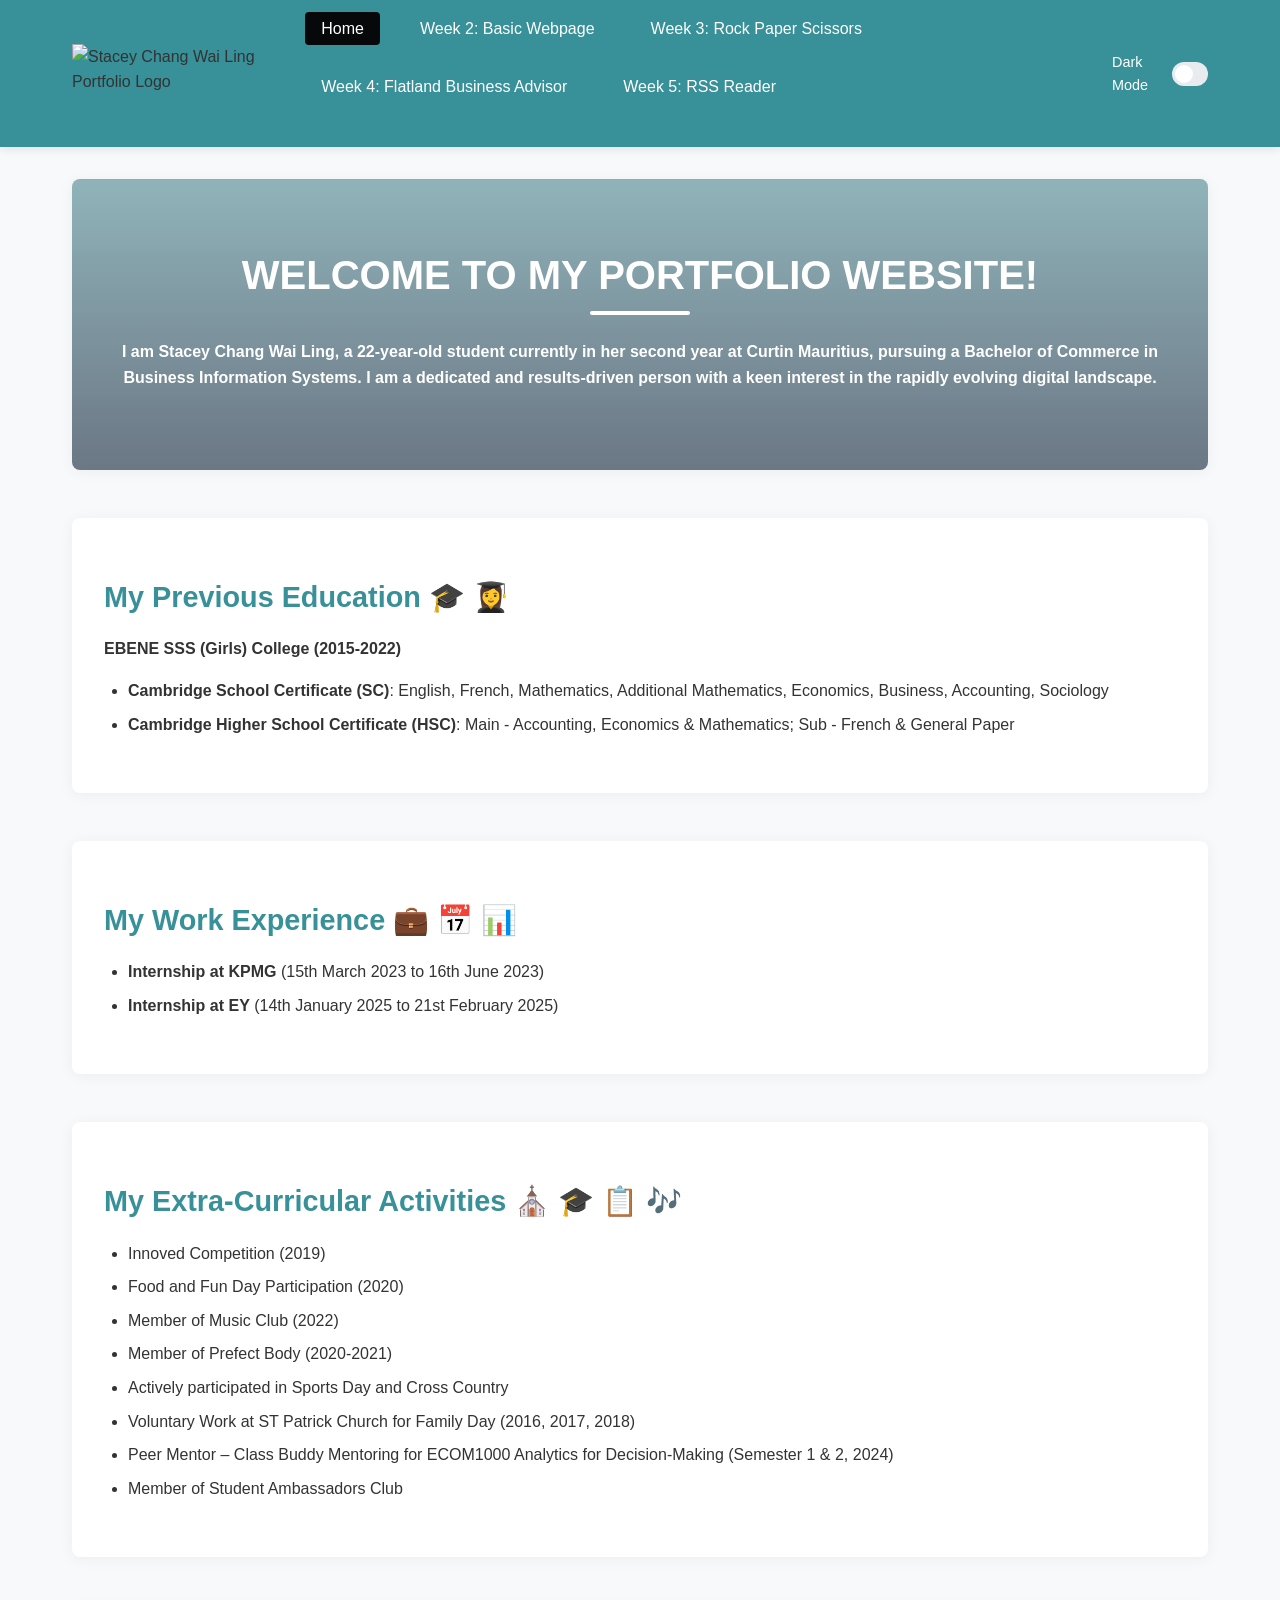
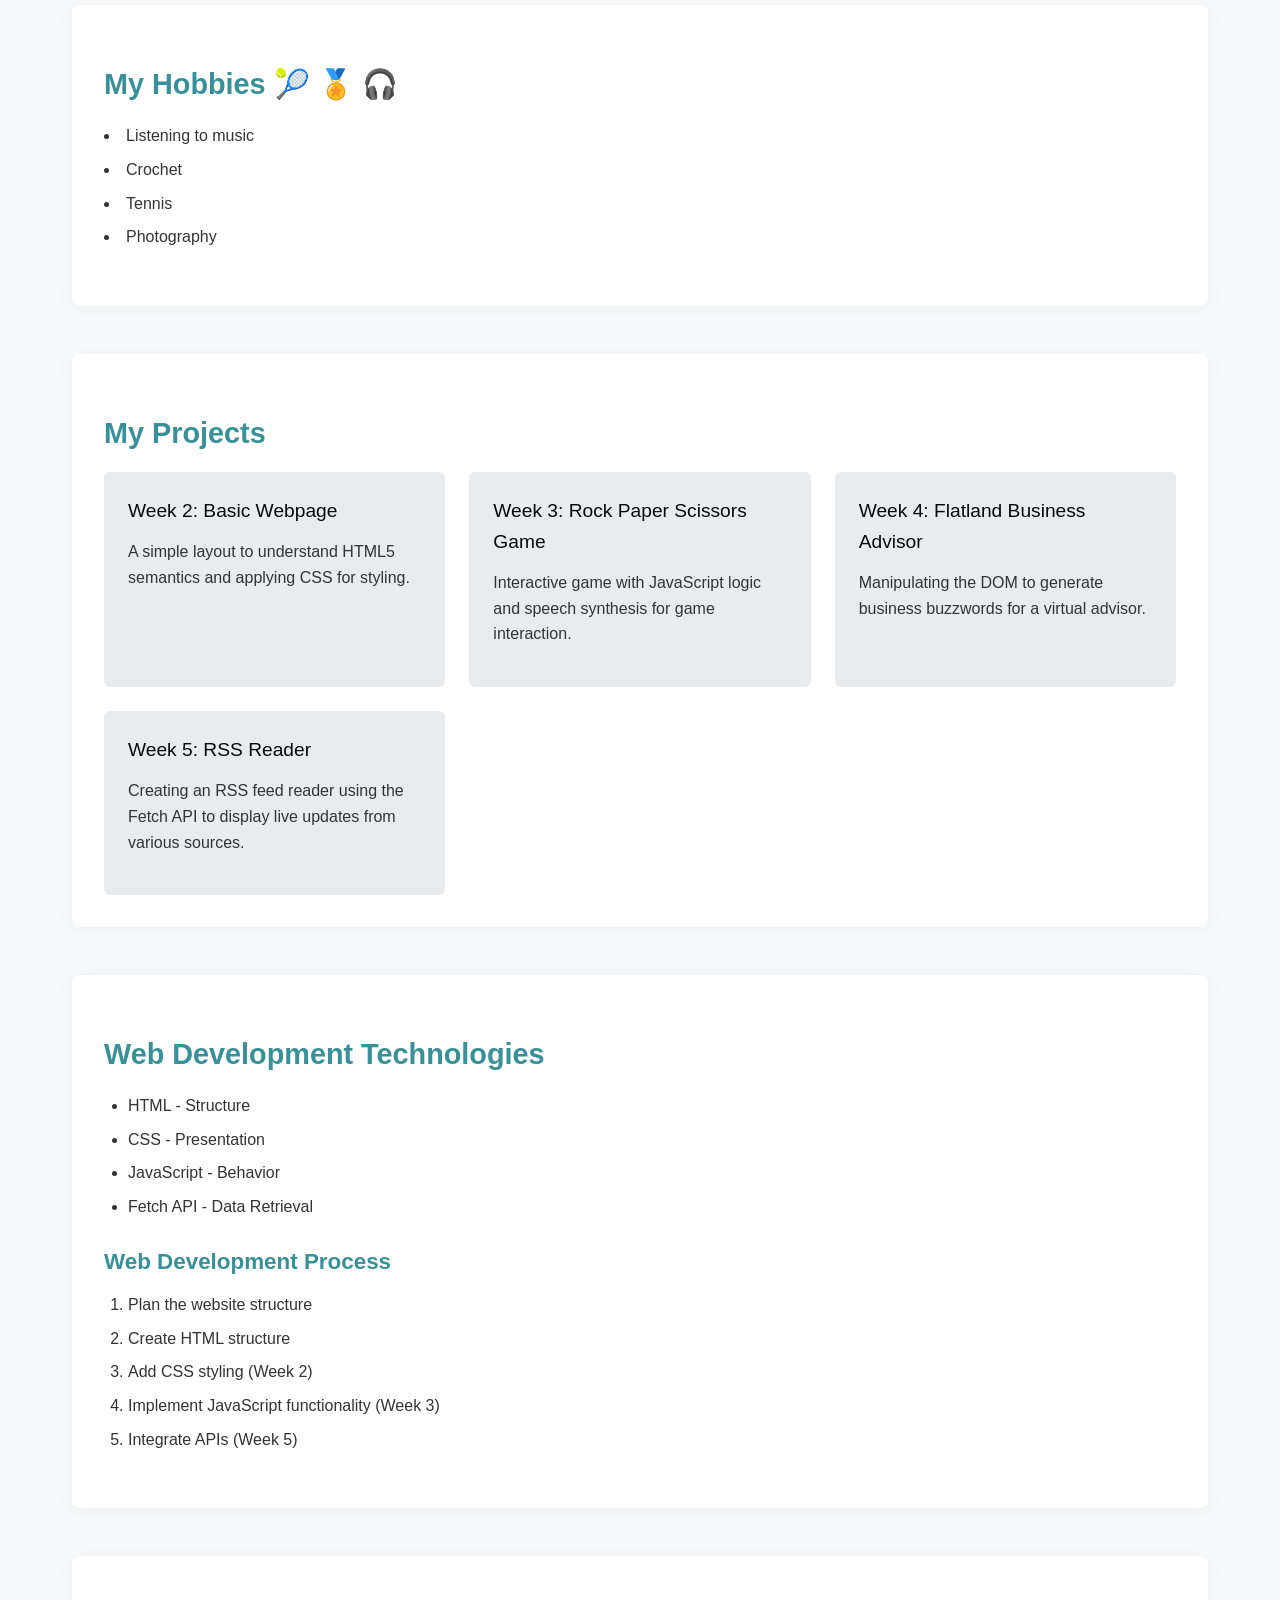
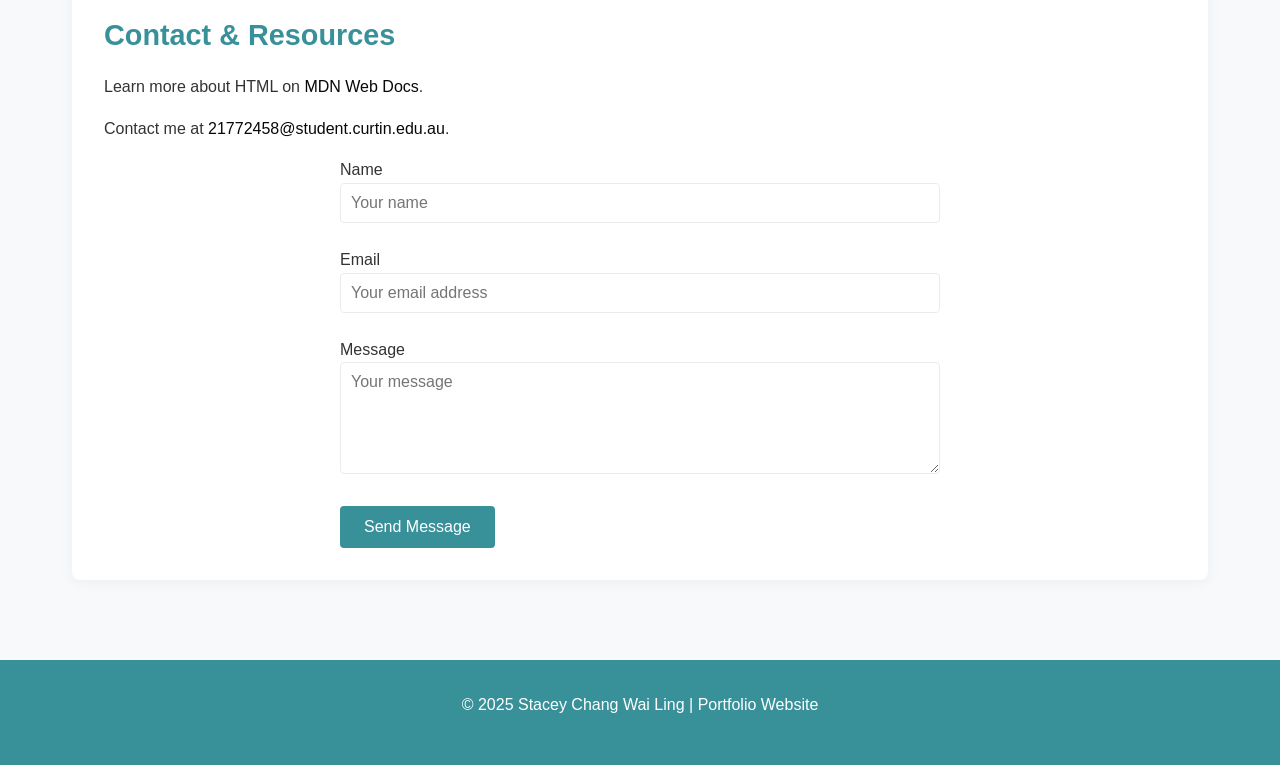
==== commit 315f4327: "Update index.html" ====
--- a/index.html
+++ b/index.html
@@ -1,126 +1,155 @@
-  <!DOCTYPE html>
-  <html lang="en">
-  <head>
-    <meta charset="UTF-8" />
-    <meta name="viewport" content="width=device-width, initial-scale=1.0"/>
-    <title>Stacey Chang Wai Ling | Web Portfolio</title>
-    <link rel="stylesheet" href="style.css" />
-    <script src="script.js" defer></script>
-  </head>
-  <body>
-    <header>
-      <div class="header-container">
-        <img src="https://via.placeholder.com/180x60?text=STACEY+CHANG" alt="Stacey Chang Portfolio Logo" class="logo" />
-        <button class="menu-toggle" aria-label="Toggle navigation menu">☰</button>
-        <nav>
-          <ul id="navMenu">
-            <li><a href="index.html" class="active">Home</a></li>
-            <li><a href="basic%20webpage.html">Week 2: Basic Webpage</a></li>
-            <li><a href="rps.html">Week 3: Rock Paper Scissors</a></li>
-            <li><a href="flatland.html">Week 4: Flatland Business Advisor</a></li>
-            <li><a href="rss.html">Week 5: RSS Reader</a></li>
-          </ul>
-        </nav>
-        <!-- Add this inside your header, right after the navigation -->
-        <div class="dark-mode-container">
-          <span class="dark-mode-label">Dark Mode</span>
-          <label class="toggle-switch">
-            <input type="checkbox" id="darkModeToggle">
-            <span class="slider"></span>
-          </label>
-        </div>
-      </div>
-    </header>
-
-    <main>
-      <section id="about">
-        <h1>Welcome to My Web Portfolio!</h1>
-        <p>I am <strong>Stacey Chang Wai Ling</strong>, a 22-year-old student currently in my second year at Curtin Mauritius, pursuing a Bachelor of Commerce in Business Information Systems. I am a dedicated and results-driven person with a keen interest in the rapidly evolving digital landscape.</p>
-      </section>
-
-      <section id="education">
-        <h2>My Education</h2>
-        <p><strong>EBENE SSS (Girls) College (2015-2022)</strong></p>
-        <ul>
-          <li><b>Cambridge School Certificate (SC)</b>: English, French, Mathematics, Additional Mathematics, Economics, Business, Accounting, Sociology</li>
-          <li><b>Cambridge Higher School Certificate (HSC)</b>: Main - Accounting, Economics & Mathematics; Sub - French & General Paper</li>
-        </ul>
-      </section>
-
-      <section id="work-experience">
-        <h2>My Work Experience</h2>
-        <ul>
-          <li><strong>Internship at KPMG</strong> (15th March 2023 to 16th June 2023)</li>
-          <li><strong>Internship at EY</strong> (14th January 2025 to 21st February 2025)</li>
-        </ul>
-      </section>
-
-      <section id="extracurricular">
-        <h2>My Extra-Curricular Activities</h2>
-        <ul>
-          <li>Innoved Competition (2019)</li>
-          <li>Food and Fun Day Participation (2020)</li>
-          <li>Member of Music Club (2022)</li>
-          <li>Member of Prefect Body (2020-2021)</li>
-          <li>Actively participated in Sports Day and Cross Country</li>
-          <li>Voluntary Work at ST Patrick Church for Family Day (2016, 2017, 2018)</li>
-          <li>Peer Mentor – Class Buddy Mentoring for ECOM1000 Analytics for Decision-Making (Semester 1 & 2, 2024)</li>
-          <li>Member of Student Ambassadors Club</li>
-        </ul>
-      </section>
-
-      <section id="projects">
-        <h2>My Projects</h2>
-        <div class="project-grid">
-          <div class="project">
-            <a href="basic%20webpage.html">Week 2: Basic Webpage</a>
-            <p>A simple layout to understand HTML5 semantics and applying CSS for styling.</p>
-          </div>
-          <div class="project">
-            <a href="rps.html">Week 3: Rock Paper Scissors Game</a>
-            <p>Interactive game with JavaScript logic and speech synthesis for game interaction.</p>
-          </div>
-          <div class="project">
-            <a href="flatland.html">Week 4: Flatland Business Advisor</a>
-            <p>Manipulating the DOM to generate business buzzwords for a virtual advisor.</p>
-          </div>
-          <div class="project">
-            <a href="rss.html">Week 5: RSS Reader</a>
-            <p>Creating an RSS feed reader using the Fetch API to display live updates from various sources.</p>
+    <!DOCTYPE html>
+    <html lang="en">
+    <head>
+      <meta charset="UTF-8" />
+      <meta name="viewport" content="width=device-width, initial-scale=1.0"/>
+      <title>Stacey Chang Wai Ling | Web Portfolio</title>
+      <link rel="stylesheet" href="style.css" />
+      <script src="javascript.js" defer></script>
+    </head>
+    <body>
+      <header>
+        <div class="header-container">
+          <img src="c:\Users\Stacey Chang\Downloads\ChatGPT Image Apr 10, 2025, 01_14_55 AM.png" alt="Stacey Chang Wai Ling Portfolio Logo" class="logo" />
+          <button class="menu-toggle" aria-label="Toggle navigation menu">☰</button>
+          <nav>
+            <ul id="navMenu">
+              <li><a href="index.html" class="active">Home</a></li>
+              <li><a href="basic-webpage.html">Week 2: Basic Webpage</a></li>
+              <li><a href="rps.html">Week 3: Rock Paper Scissors</a></li>
+              <li><a href="flatland.html">Week 4: Flatland Business Advisor</a></li>
+              <li><a href="rss.html">Week 5: RSS Reader</a></li>
+            </ul>
+          </nav>
+          <!-- Add this inside your header, right after the navigation -->
+          <div class="dark-mode-container">
+            <span class="dark-mode-label">Dark Mode</span>
+            <label class="toggle-switch">
+              <input type="checkbox" id="darkModeToggle">
+              <span class="slider"></span>
+            </label>
           </div>
         </div>
-      </section>
+      </header>
 
-      <section id="technologies">
-        <h2>Web Development Technologies</h2>
-        <ul>
-          <li>HTML - Structure</li>
-          <li>CSS - Presentation</li>
-          <li>JavaScript - Behavior</li>
-          <li>Fetch API - Data Retrieval</li>
-        </ul>
+      <main>
+        <section id="about">
+          <h1>WELCOME TO MY PORTFOLIO WEBSITE!</h1>
+          <p> <strong>I am Stacey Chang Wai Ling, a 22-year-old student currently in her second year at Curtin Mauritius, pursuing a Bachelor of Commerce in Business Information Systems. I am a dedicated and results-driven person with a keen interest in the rapidly evolving digital landscape.</strong></p>
+        </section>
 
-        <h3>Web Development Process</h3>
-        <ol>
-          <li>Plan the website structure</li>
-          <li>Create HTML structure</li>
-          <li>Add CSS styling (Week 2)</li>
-          <li>Implement JavaScript functionality (Week 3)</li>
-          <li>Integrate APIs (Week 5)</li>
-        </ol>
-      </section>
+        <section id="education">
+          <h2>My Previous Education 🎓 👩‍🎓</h2>
+          <p><strong>EBENE SSS (Girls) College (2015-2022) </strong></p>
+          <ul>
+            <li><b>Cambridge School Certificate (SC)</b>: English, French, Mathematics, Additional Mathematics, Economics, Business, Accounting, Sociology</li>
+            <li><b>Cambridge Higher School Certificate (HSC)</b>: Main - Accounting, Economics & Mathematics; Sub - French & General Paper</li>
+          </ul>
+        </section>
 
-      <section id="contact">
-        <h2>Contact & Resources</h2>
-        <p>Learn more about HTML on <a href="https://developer.mozilla.org/en-US/docs/Web/HTML" target="_blank">MDN Web Docs</a>.</p>
-        <p>Contact me at <a href="mailto:21772458@student.curtin.edu.au">21772458@student.curtin.edu.au</a>.</p>
-      </section>
-    </main>
+        <section id="work-experience">
+          <h2>My Work Experience 💼 📅 📊</h2>
+          <ul>
+            <li><strong>Internship at KPMG</strong> (15th March 2023 to 16th June 2023)</li>
+            <li><strong>Internship at EY</strong> (14th January 2025 to 21st February 2025)</li>
+          </ul>
+        </section>
 
-    <footer>
-      <p>&copy; 2025 Stacey Chang Wai Ling | Portfolio</p>
-    </footer>
+        <section id="extracurricular">
+          <h2>My Extra-Curricular Activities ⛪ 🎓 📋 🎶</h2>
+          <ul>
+            <li>Innoved Competition (2019)</li>
+            <li>Food and Fun Day Participation (2020) </li>
+            <li>Member of Music Club (2022)</li>
+            <li>Member of Prefect Body (2020-2021)</li>
+            <li>Actively participated in Sports Day and Cross Country</li>
+            <li>Voluntary Work at ST Patrick Church for Family Day (2016, 2017, 2018)</li>
+            <li>Peer Mentor – Class Buddy Mentoring for ECOM1000 Analytics for Decision-Making (Semester 1 & 2, 2024)</li>
+            <li>Member of Student Ambassadors Club</li>
+          </ul>
+        </section>
 
-    <button id="toTopBtn" aria-label="Back to top">↑</button>
-  </body>
-  </html>
+        <section id="hobbies">
+          <h2>My Hobbies 🎾 🏅 🎧</h2>
+          <li>Listening to music </li>
+          <li>Crochet </li>
+          <li>Tennis </li>
+          <li>Photography</li>
+          <ul>
+        </section>
+
+        <section id="projects">
+          <h2>My Projects</h2>
+          <div class="project-grid">
+            <div class="project">
+              <a href="basic-webpage.html">Week 2: Basic Webpage</a>
+              <p>A simple layout to understand HTML5 semantics and applying CSS for styling.</p>
+            </div>
+            <div class="project">
+              <a href="rps.html">Week 3: Rock Paper Scissors Game</a>
+              <p>Interactive game with JavaScript logic and speech synthesis for game interaction.</p>
+            </div>
+            <div class="project">
+              <a href="flatland.html">Week 4: Flatland Business Advisor</a>
+              <p>Manipulating the DOM to generate business buzzwords for a virtual advisor.</p>
+            </div>
+            <div class="project">
+              <a href="rss.html">Week 5: RSS Reader</a>
+              <p>Creating an RSS feed reader using the Fetch API to display live updates from various sources.</p>
+            </div>
+          </div>
+        </section>
+
+        <section id="technologies">
+          <h2>Web Development Technologies</h2>
+          <ul>
+            <li>HTML - Structure</li>
+            <li>CSS - Presentation</li>
+            <li>JavaScript - Behavior</li>
+            <li>Fetch API - Data Retrieval</li>
+          </ul>
+
+          <h3>Web Development Process</h3>
+          <ol>
+            <li>Plan the website structure</li>
+            <li>Create HTML structure</li>
+            <li>Add CSS styling (Week 2)</li>
+            <li>Implement JavaScript functionality (Week 3)</li>
+            <li>Integrate APIs (Week 5)</li>
+          </ol>
+        </section>
+
+        <section id="contact">
+          <h2>Contact & Resources</h2>
+          <p>Learn more about HTML on <a href="https://developer.mozilla.org/en-US/docs/Web/HTML" target="_blank">MDN Web Docs</a>.</p>
+          <p>Contact me at <a href="mailto:21772458@student.curtin.edu.au">21772458@student.curtin.edu.au</a>.</p>
+          <form id="contactForm" class="contact-form">
+            <div id="formErrors" class="form-errors"></div>
+            
+            <div class="form-group">
+              <label for="name">Name</label>
+              <input type="text" id="name" name="name" class="form-control" placeholder="Your name">
+            </div>
+            
+            <div class="form-group">
+              <label for="email">Email</label>
+              <input type="email" id="email" name="email" class="form-control" placeholder="Your email address">
+            </div>
+            
+            <div class="form-group">
+              <label for="message">Message</label>
+              <textarea id="message" name="message" class="form-control" rows="5" placeholder="Your message"></textarea>
+            </div>
+            
+            <button type="submit" class="btn-submit">Send Message</button>
+          </form>
+        </section>
+      </main>
+
+      <footer>
+        <p>&copy; 2025 Stacey Chang Wai Ling | Portfolio Website</p>
+      </footer>
+
+      <button id="toTopBtn" aria-label="Back to top">↑</button>
+    </body>
+    </html>
--- a/style.css
+++ b/style.css
@@ -1,288 +1,288 @@
-    /* Modern styling for the portfolio */
-    :root {
-        --primary-color: #070809;
-        --secondary-color: #389098;
-        --accent-color: #c8685d;
-        --text-color: #333;
-        --bg-color: #f8f9fa;
-        --light-gray: #e9ecef;
-        --white: #ffffff;
+  /* Modern styling for the portfolio */
+  :root {
+    --primary-color: #070809;
+    --secondary-color: #389098;
+    --accent-color: #c8685d;
+    --text-color: #333;
+    --bg-color: #f8f9fa;
+    --light-gray: #e9ecef;
+    --white: #ffffff;
+  }
+
+  * {
+    margin: 0;
+    padding: 0;
+    box-sizing: border-box;
+  }
+
+  body {
+    font-family: 'Segoe UI', Tahoma, Geneva, Verdana, sans-serif;
+    line-height: 1.6;
+    color: var(--text-color);
+    background-color: var(--bg-color);
+  }
+
+  /* Header and Navigation */
+  header {
+    background-color: var(--secondary-color);
+    padding: 1rem 0;
+    position: sticky;
+    top: 0;
+    z-index: 1000;
+    box-shadow: 0 2px 10px rgba(0,0,0,0.1);
+  }
+
+  .header-container {
+    max-width: 1200px;
+    margin: 0 auto;
+    padding: 0 2rem;
+    display: flex;
+    justify-content: space-between;
+    align-items: center;
+  }
+
+  .logo {
+    height: 60px;
+    transition: transform 0.3s ease;
+  }
+
+  .logo:hover {
+    transform: scale(1.05);
+  }
+
+  nav ul {
+    display: flex;
+    list-style: none;
+    gap: 1.5rem;
+    flex-wrap: wrap;
+  }
+
+  nav a {
+    color: var(--white);
+    text-decoration: none;
+    font-weight: 500;
+    padding: 0.5rem 1rem;
+    border-radius: 4px;
+    transition: all 0.3s ease;
+  }
+
+  nav a:hover {
+    background-color: var(--primary-color);
+    transform: translateY(-2px);
+  }
+
+  nav a.active {
+    background-color: var(--primary-color);
+  }
+
+  /* Mobile menu toggle */
+  .menu-toggle {
+    display: none;
+    background: none;
+    border: none;
+    color: var(--white);
+    font-size: 1.5rem;
+    cursor: pointer;
+  }
+
+  /* Main content */
+  main {
+    max-width: 1200px;
+    margin: 0 auto;
+    padding: 2rem;
+  }
+
+  section {
+    margin-bottom: 3rem;
+    padding: 2rem;
+    background-color: var(--white);
+    border-radius: 8px;
+    box-shadow: 0 2px 15px rgba(0,0,0,0.05);
+    transition: transform 0.3s ease, box-shadow 0.3s ease;
+  }
+
+  section:hover {
+    transform: translateY(-5px);
+    box-shadow: 0 5px 20px rgba(0,0,0,0.1);
+  }
+
+  h1 {
+    color: var(--primary-color);
+    margin-bottom: 1.5rem;
+    font-size: 2.5rem;
+    position: relative;
+    padding-bottom: 0.5rem;
+  }
+
+  h1::after {
+    content: '';
+    position: absolute;
+    bottom: 0;
+    left: 0;
+    width: 100px;
+    height: 4px;
+    background-color: var(--primary-color);
+    border-radius: 2px;
+  }
+
+  h2 {
+    color: var(--secondary-color);
+    margin: 1.5rem 0 1rem;
+    font-size: 1.8rem;
+  }
+
+  h3 {
+    color: var(--secondary-color);
+    margin: 1.2rem 0 0.8rem;
+    font-size: 1.4rem;
+  }
+
+  p {
+    margin-bottom: 1rem;
+  }
+
+  ul, ol {
+    padding-left: 1.5rem;
+    margin-bottom: 1.5rem;
+  }
+
+  li {
+    margin-bottom: 0.5rem;
+  }
+
+  a {
+    color: var(--primary-color);
+    text-decoration: none;
+    transition: color 0.3s ease;
+  }
+
+  a:hover {
+    color: var(--accent-color);
+    text-decoration: underline;
+  }
+
+  /* Hero section */
+  #about {
+    background-image: linear-gradient(rgba(95, 146, 155, 0.696), rgba(44, 62, 80, 0.7)), url('https://via.placeholder.com/1200x400?text=Portfolio+Background');
+    background-size: cover;
+    background-position: center;
+    color: var(--white);
+    text-align: center;
+    padding: 4rem 2rem;
+    border-radius: 8px;
+  }
+
+  #about h1 {
+    color: var(--white);
+  }
+
+  #about h1::after {
+    background-color: var(--white);
+    left: 50%;
+    transform: translateX(-50%);
+  }
+
+  /* Project grid */
+  .project-grid {
+    display: grid;
+    grid-template-columns: repeat(auto-fill, minmax(280px, 1fr));
+    gap: 1.5rem;
+  }
+
+  .project {
+    background-color: var(--light-gray);
+    padding: 1.5rem;
+    border-radius: 6px;
+    transition: transform 0.3s ease;
+  }
+
+  .project:hover {
+    transform: translateY(-5px);
+  }
+
+  .project a {
+    font-size: 1.2rem;
+    display: block;
+    margin-bottom: 0.8rem;
+  }
+
+  /* Footer */
+  footer {
+    background-color: var(--secondary-color);
+    color: var(--white);
+    text-align: center;
+    padding: 2rem;
+    position: relative;
+  }
+
+  /* Back to top button */
+  #toTopBtn {
+    position: fixed;
+    bottom: 2rem;
+    right: 2rem;
+    background-color: var(--primary-color);
+    color: var(--white);
+    border: none;
+    border-radius: 50%;
+    width: 50px;
+    height: 50px;
+    font-size: 1.5rem;
+    cursor: pointer;
+    display: flex;
+    justify-content: center;
+    align-items: center;
+    box-shadow: 0 2px 10px rgba(0,0,0,0.2);
+    transition: all 0.3s ease;
+    opacity: 0;
+    visibility: hidden;
+  }
+
+  #toTopBtn.visible {
+    opacity: 1;
+    visibility: visible;
+  }
+
+  #toTopBtn:hover {
+    background-color: var(--accent-color);
+    transform: translateY(-3px);
+  }
+
+  /* Responsive design */
+  @media (max-width: 768px) {
+    .header-container {
+    flex-direction: column;
+    align-items: flex-start;
     }
     
-    * {
-        margin: 0;
-        padding: 0;
-        box-sizing: border-box;
-    }
-    
-    body {
-        font-family: 'Segoe UI', Tahoma, Geneva, Verdana, sans-serif;
-        line-height: 1.6;
-        color: var(--text-color);
-        background-color: var(--bg-color);
-    }
-    
-    /* Header and Navigation */
-    header {
-        background-color: var(--secondary-color);
-        padding: 1rem 0;
-        position: sticky;
-        top: 0;
-        z-index: 1000;
-        box-shadow: 0 2px 10px rgba(0,0,0,0.1);
-    }
-    
-    .header-container {
-        max-width: 1200px;
-        margin: 0 auto;
-        padding: 0 2rem;
-        display: flex;
-        justify-content: space-between;
-        align-items: center;
-    }
-    
-    .logo {
-        height: 60px;
-        transition: transform 0.3s ease;
-    }
-    
-    .logo:hover {
-        transform: scale(1.05);
+    nav {
+    width: 100%;
+    margin-top: 1rem;
     }
     
     nav ul {
-        display: flex;
-        list-style: none;
-        gap: 1.5rem;
-        flex-wrap: wrap;
+    flex-direction: column;
+    gap: 0.5rem;
+    display: none;
     }
     
-    nav a {
-        color: var(--white);
-        text-decoration: none;
-        font-weight: 500;
-        padding: 0.5rem 1rem;
-        border-radius: 4px;
-        transition: all 0.3s ease;
+    nav ul.show {
+    display: flex;
     }
     
-    nav a:hover {
-        background-color: var(--primary-color);
-        transform: translateY(-2px);
+    .menu-toggle {
+    display: block;
+    position: absolute;
+    right: 2rem;
+    top: 1.5rem;
     }
     
-    nav a.active {
-        background-color: var(--primary-color);
-    }
-    
-    /* Mobile menu toggle */
-    .menu-toggle {
-        display: none;
-        background: none;
-        border: none;
-        color: var(--white);
-        font-size: 1.5rem;
-        cursor: pointer;
-    }
-    
-    /* Main content */
-    main {
-        max-width: 1200px;
-        margin: 0 auto;
-        padding: 2rem;
-    }
-    
-    section {
-        margin-bottom: 3rem;
-        padding: 2rem;
-        background-color: var(--white);
-        border-radius: 8px;
-        box-shadow: 0 2px 15px rgba(0,0,0,0.05);
-        transition: transform 0.3s ease, box-shadow 0.3s ease;
-    }
-    
-    section:hover {
-        transform: translateY(-5px);
-        box-shadow: 0 5px 20px rgba(0,0,0,0.1);
-    }
-    
-    h1 {
-        color: var(--primary-color);
-        margin-bottom: 1.5rem;
-        font-size: 2.5rem;
-        position: relative;
-        padding-bottom: 0.5rem;
-    }
-    
-    h1::after {
-        content: '';
-        position: absolute;
-        bottom: 0;
-        left: 0;
-        width: 100px;
-        height: 4px;
-        background-color: var(--primary-color);
-        border-radius: 2px;
-    }
-    
-    h2 {
-        color: var(--secondary-color);
-        margin: 1.5rem 0 1rem;
-        font-size: 1.8rem;
-    }
-    
-    h3 {
-        color: var(--secondary-color);
-        margin: 1.2rem 0 0.8rem;
-        font-size: 1.4rem;
-    }
-    
-    p {
-        margin-bottom: 1rem;
-    }
-    
-    ul, ol {
-        padding-left: 1.5rem;
-        margin-bottom: 1.5rem;
-    }
-    
-    li {
-        margin-bottom: 0.5rem;
-    }
-    
-    a {
-        color: var(--primary-color);
-        text-decoration: none;
-        transition: color 0.3s ease;
-    }
-    
-    a:hover {
-        color: var(--accent-color);
-        text-decoration: underline;
-    }
-    
-    /* Hero section */
-    #about {
-        background-image: linear-gradient(rgba(95, 146, 155, 0.696), rgba(44, 62, 80, 0.7)), url('https://via.placeholder.com/1200x400?text=Portfolio+Background');
-        background-size: cover;
-        background-position: center;
-        color: var(--white);
-        text-align: center;
-        padding: 4rem 2rem;
-        border-radius: 8px;
-    }
-    
-    #about h1 {
-        color: var(--white);
-    }
-    
-    #about h1::after {
-        background-color: var(--white);
-        left: 50%;
-        transform: translateX(-50%);
-    }
-    
-    /* Project grid */
     .project-grid {
-        display: grid;
-        grid-template-columns: repeat(auto-fill, minmax(280px, 1fr));
-        gap: 1.5rem;
-    }
-    
-    .project {
-        background-color: var(--light-gray);
-        padding: 1.5rem;
-        border-radius: 6px;
-        transition: transform 0.3s ease;
-    }
-    
-    .project:hover {
-        transform: translateY(-5px);
-    }
-    
-    .project a {
-        font-size: 1.2rem;
-        display: block;
-        margin-bottom: 0.8rem;
-    }
-    
-    /* Footer */
-    footer {
-        background-color: var(--secondary-color);
-        color: var(--white);
-        text-align: center;
-        padding: 2rem;
-        position: relative;
-    }
-    
-    /* Back to top button */
-    #toTopBtn {
-        position: fixed;
-        bottom: 2rem;
-        right: 2rem;
-        background-color: var(--primary-color);
-        color: var(--white);
-        border: none;
-        border-radius: 50%;
-        width: 50px;
-        height: 50px;
-        font-size: 1.5rem;
-        cursor: pointer;
-        display: flex;
-        justify-content: center;
-        align-items: center;
-        box-shadow: 0 2px 10px rgba(0,0,0,0.2);
-        transition: all 0.3s ease;
-        opacity: 0;
-        visibility: hidden;
-    }
-    
-    #toTopBtn.visible {
-        opacity: 1;
-        visibility: visible;
-    }
-    
-    #toTopBtn:hover {
-        background-color: var(--accent-color);
-        transform: translateY(-3px);
-    }
-    
-    /* Responsive design */
-    @media (max-width: 768px) {
-        .header-container {
-        flex-direction: column;
-        align-items: flex-start;
-        }
-        
-        nav {
-        width: 100%;
-        margin-top: 1rem;
-        }
-        
-        nav ul {
-        flex-direction: column;
-        gap: 0.5rem;
-        display: none;
-        }
-        
-        nav ul.show {
-        display: flex;
-        }
-        
-        .menu-toggle {
-        display: block;
-        position: absolute;
-        right: 2rem;
-        top: 1.5rem;
-        }
-        
-        .project-grid {
-        grid-template-columns: 1fr;
-        }
-    }
-
-/* Additional styles for Rock Paper Scissors game */
-.circle {
+    grid-template-columns: 1fr;
+    }
+  }
+
+  /* Additional styles for Rock Paper Scissors game */
+  .circle {
     display: inline-flex;
     width: 80px;
     height: 80px;
@@ -297,12 +297,12 @@
     justify-content: center;
     align-items: center;
   }
-  
+
   .circle:hover {
     transform: scale(1.1);
     background-color: var(--primary-color);
   }
-  
+
   #result {
     margin-top: 20px;
     font-size: 1.5em;
@@ -312,7 +312,7 @@
     display: inline-block;
     min-width: 60%;
   }
-  
+
   .instruction {
     display: inline-block;
     margin-top: 15px;
@@ -324,14 +324,14 @@
     font-weight: bold;
     transition: all 0.3s ease;
   }
-  
+
   .instruction:hover {
     background-color: var(--primary-color);
     transform: translateY(-2px);
   }
 
-/* Dark mode styles */
-body.dark-mode {
+  /* Dark mode styles */
+  body.dark-mode {
     --primary-color: #712921;
     --secondary-color: #1a575c;
     --accent-color: #070809;
@@ -340,7 +340,7 @@
     --light-gray: #2d2d2d;
     --white: #1a1a1a;
   }
-  
+
   /* Dark mode toggle */
   .dark-mode-container {
     display: flex;
@@ -348,26 +348,26 @@
     margin-left: auto;
     padding-left: 20px;
   }
-  
+
   .dark-mode-label {
     color: var(--white);
     margin-right: 10px;
     font-size: 0.9rem;
   }
-  
+
   .toggle-switch {
     position: relative;
     display: inline-block;
     width: 50px;
     height: 24px;
   }
-  
+
   .toggle-switch input {
     opacity: 0;
     width: 0;
     height: 0;
   }
-  
+
   .slider {
     position: absolute;
     cursor: pointer;
@@ -379,7 +379,7 @@
     transition: .4s;
     border-radius: 34px;
   }
-  
+
   .slider:before {
     position: absolute;
     content: "";
@@ -391,25 +391,25 @@
     transition: .4s;
     border-radius: 50%;
   }
-  
+
   input:checked + .slider {
     background-color: var(--accent-color);
   }
-  
+
   input:checked + .slider:before {
     transform: translateX(26px);
   }
-  
+
   /* Form validation styles */
   .contact-form {
     max-width: 600px;
     margin: 0 auto;
   }
-  
+
   .form-group {
     margin-bottom: 1.5rem;
   }
-  
+
   .form-control {
     width: 100%;
     padding: 10px;
@@ -421,16 +421,16 @@
     color: var(--text-color);
     transition: border-color 0.3s;
   }
-  
+
   .form-control:focus {
     outline: none;
     border-color: var(--secondary-color);
   }
-  
+
   .error-input {
     border-color: #dc3545 !important;
   }
-  
+
   .form-errors {
     display: none;
     background-color: rgba(220, 53, 69, 0.1);
@@ -439,11 +439,11 @@
     border-radius: 4px;
     margin-bottom: 15px;
   }
-  
+
   .form-errors p {
     margin: 5px 0;
   }
-  
+
   .btn-submit {
     background-color: var(--secondary-color);
     color: white;
@@ -454,36 +454,36 @@
     font-size: 1rem;
     transition: all 0.3s;
   }
-  
+
   .btn-submit:hover {
     background-color: var(--primary-color);
     transform: translateY(-2px);
   }
-  
+
   /* Animation for sections */
   .hidden-section {
     opacity: 0;
     transform: translateY(20px);
     transition: opacity 0.6s ease, transform 0.6s ease;
   }
-  
+
   .animate-in {
     opacity: 1;
     transform: translateY(0);
   }
-  
+
   /* Beach gallery styles */
   .beach-gallery {
     margin-top: 2rem;
   }
-  
+
   .gallery-thumbnails {
     display: grid;
     grid-template-columns: repeat(auto-fill, minmax(150px, 1fr));
     gap: 180px;
     margin-bottom: 15px;
   }
-  
+
   .gallery-thumbnail {
     width: 150%;
     height: 200px;
@@ -492,11 +492,11 @@
     border-radius: 4px;
     transition: transform 0.2s;
   }
-  
+
   .gallery-thumbnail:hover {
     transform: scale(1.05);
   }
-  
+
   .gallery-full-image {
     width: 100%;
     border-radius: 8px;
@@ -505,9 +505,96 @@
     opacity: 1;
     transition: opacity 0.3s ease;
   }
-  
+
   .image-caption {
     text-align: center;
     margin-top: 10px;
     font-style: italic;
   }
+
+  /* Flatland specific styles */
+  .flatland-container {
+    display: flex;
+    flex-wrap: wrap;
+    justify-content: center;
+    align-items: center;
+    gap: 2rem;
+    position: relative;
+  }
+
+  #words {
+    float: none;
+    width: 320px;
+    height: 200px;
+    font-size: 1.5rem;
+    text-align: right;
+    padding: 1rem;
+    margin-right: 1.5rem;
+    border-radius: 10px;
+    border-right: 5px solid var(--accent-color);
+    background-color: rgba(200, 104, 93, 0.1);
+    display: flex;
+    flex-direction: column;
+    justify-content: center;
+    transition: all 0.3s ease;
+  }
+
+  #square {
+    width: 150px;
+    height: 150px;
+    background-color: var(--secondary-color);
+    border-radius: 10px;
+    cursor: pointer;
+    transition: transform 0.3s ease, background-color 0.3s ease;
+    position: relative;
+  }
+
+  #square:hover {
+    transform: rotate(10deg) scale(1.1);
+    background-color: var(--primary-color);
+  }
+
+  .instructions {
+    width: 100%;
+    max-width: 400px;
+    margin-top: 2rem;
+    padding: 1rem;
+    background-color: var(--light-gray);
+    border-radius: 8px;
+  }
+
+  /* Dark mode adjustments for Flatland */
+  body.dark-mode #words {
+    border-right-color: var(--secondary-color);
+    background-color: rgba(26, 87, 92, 0.2);
+  }
+
+  body.dark-mode #square {
+    background-color: var(--primary-color);
+  }
+
+  body.dark-mode #square:hover {
+    background-color: var(--secondary-color);
+  }
+
+  /* Responsive design for Flatland */
+  @media (max-width: 768px) {
+    .flatland-container {
+        flex-direction: column;
+    }
+    
+    #words {
+        width: 100%;
+        height: auto;
+        min-height: 150px;
+        margin-right: 0;
+        margin-bottom: 1.5rem;
+        text-align: center;
+        border-right: none;
+        border-bottom: 5px solid var(--accent-color);
+    }
+    
+    body.dark-mode #words {
+        border-bottom-color: var(--secondary-color);
+    }
+  }
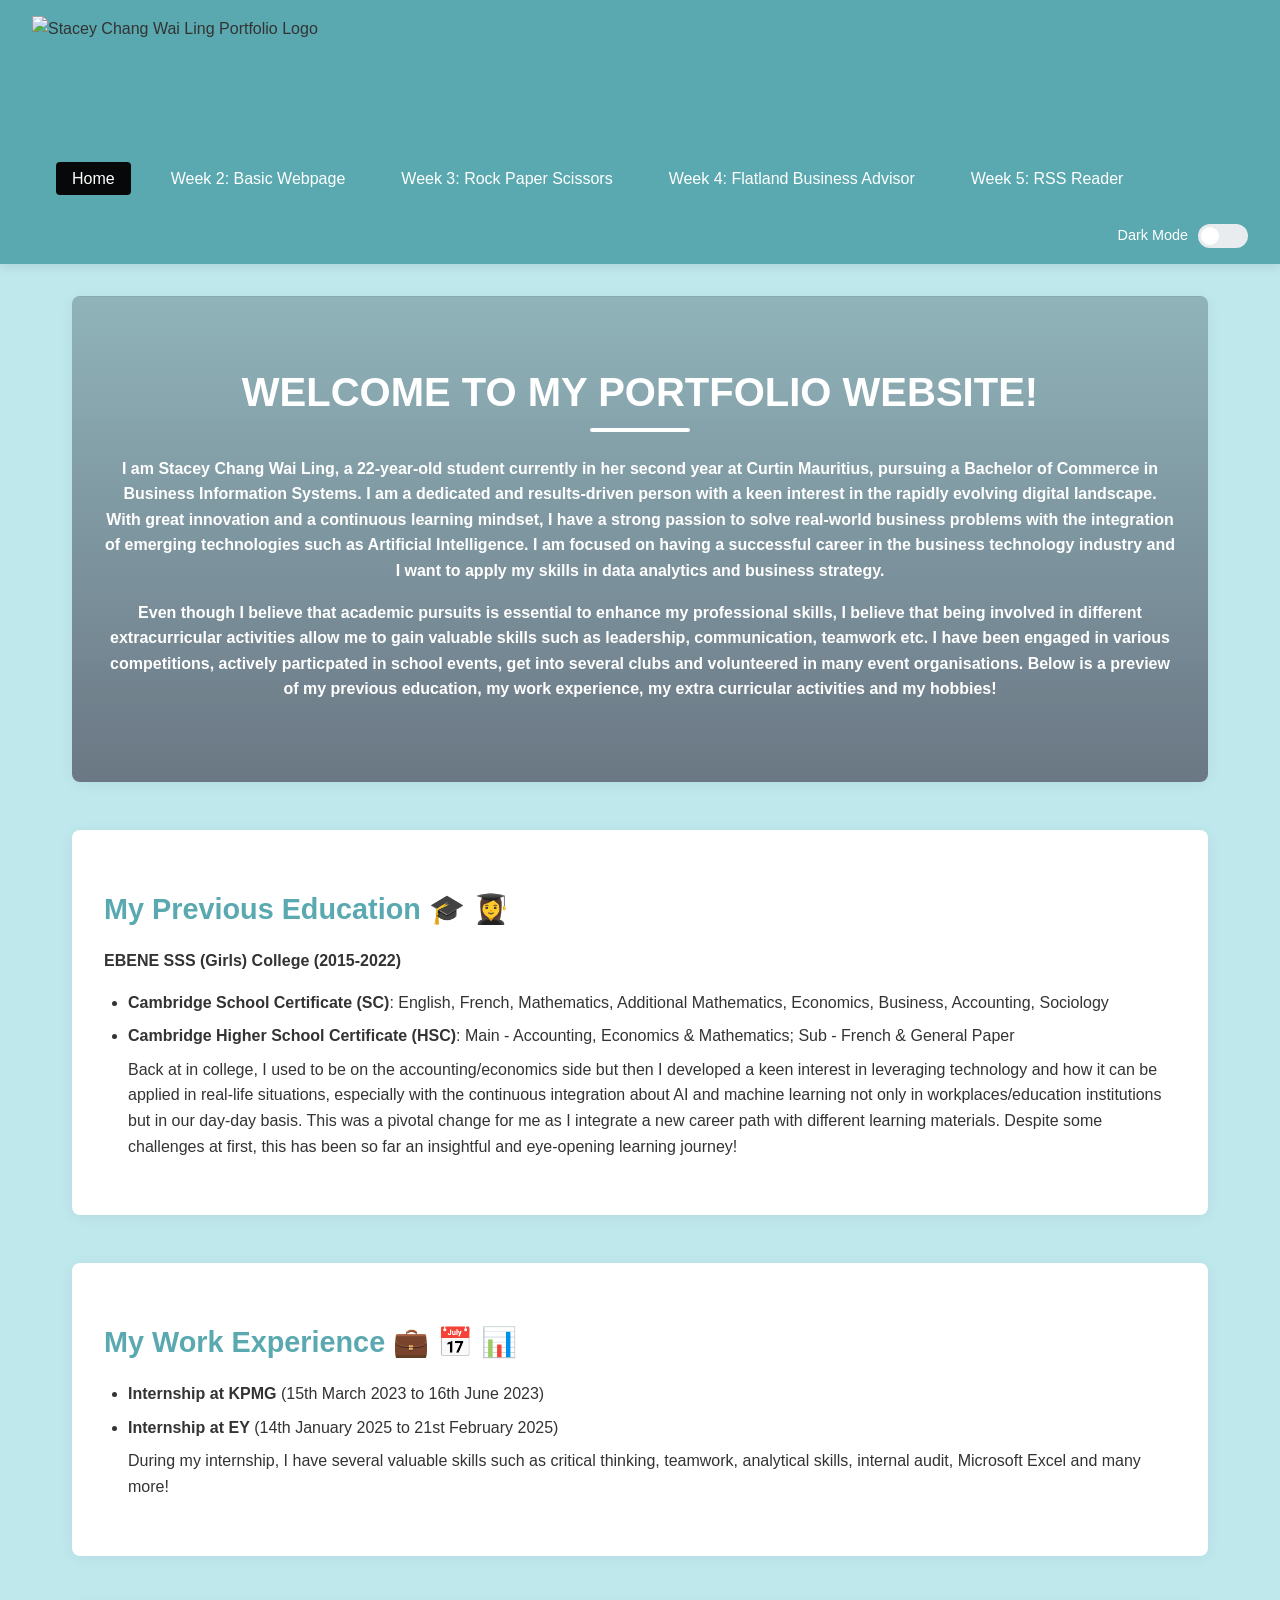
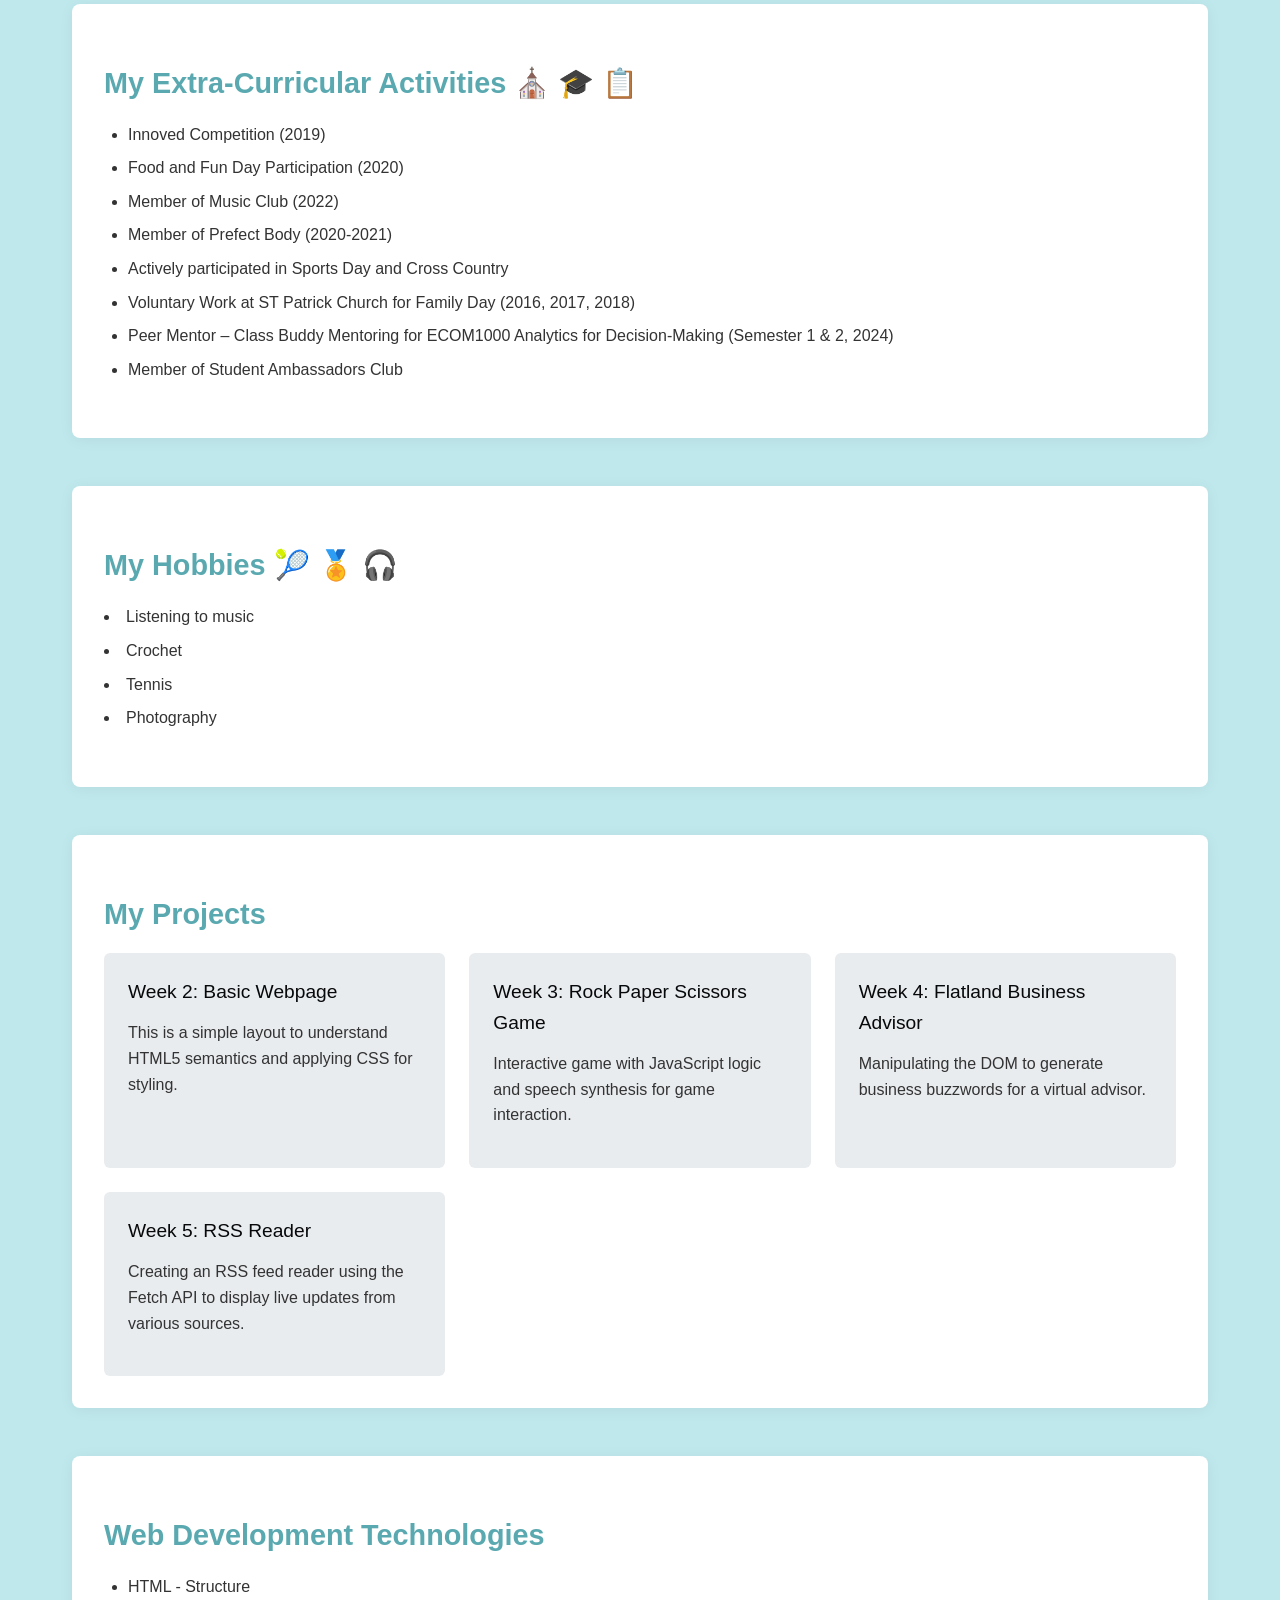
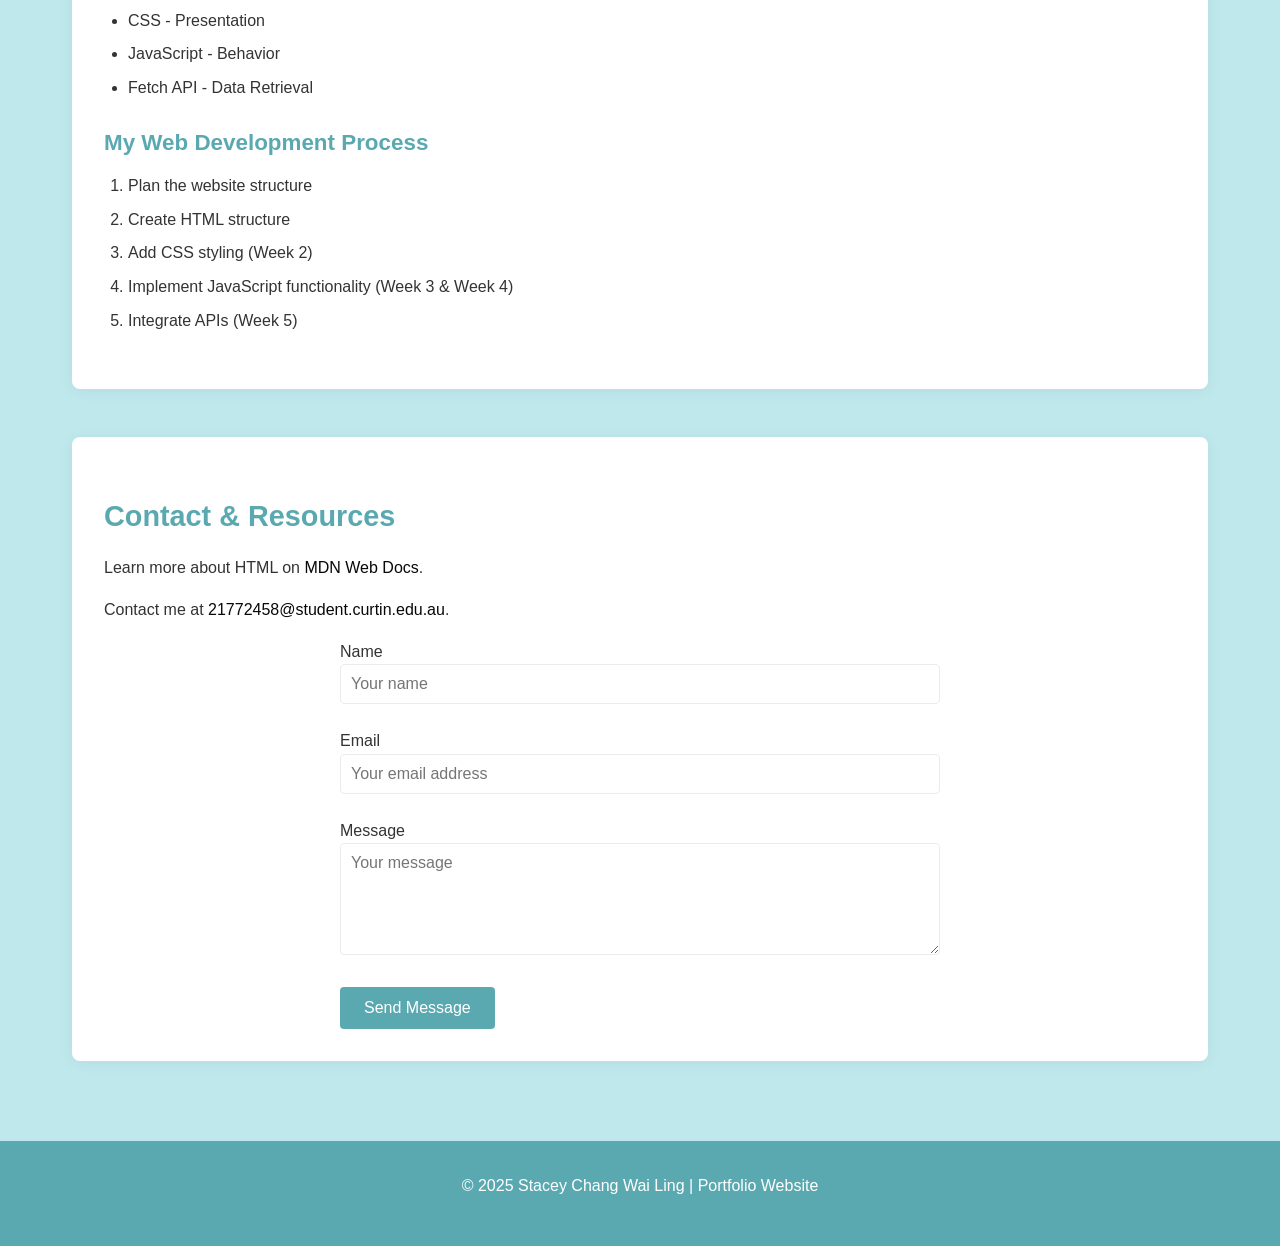
==== commit befdab61: "Update index.html" ====
--- a/index.html
+++ b/index.html
@@ -1,155 +1,163 @@
-    <!DOCTYPE html>
-    <html lang="en">
-    <head>
-      <meta charset="UTF-8" />
-      <meta name="viewport" content="width=device-width, initial-scale=1.0"/>
-      <title>Stacey Chang Wai Ling | Web Portfolio</title>
-      <link rel="stylesheet" href="style.css" />
-      <script src="javascript.js" defer></script>
-    </head>
-    <body>
-      <header>
-        <div class="header-container">
-          <img src="c:\Users\Stacey Chang\Downloads\ChatGPT Image Apr 10, 2025, 01_14_55 AM.png" alt="Stacey Chang Wai Ling Portfolio Logo" class="logo" />
-          <button class="menu-toggle" aria-label="Toggle navigation menu">☰</button>
-          <nav>
-            <ul id="navMenu">
-              <li><a href="index.html" class="active">Home</a></li>
-              <li><a href="basic-webpage.html">Week 2: Basic Webpage</a></li>
-              <li><a href="rps.html">Week 3: Rock Paper Scissors</a></li>
-              <li><a href="flatland.html">Week 4: Flatland Business Advisor</a></li>
-              <li><a href="rss.html">Week 5: RSS Reader</a></li>
-            </ul>
-          </nav>
-          <!-- Add this inside your header, right after the navigation -->
-          <div class="dark-mode-container">
-            <span class="dark-mode-label">Dark Mode</span>
-            <label class="toggle-switch">
-              <input type="checkbox" id="darkModeToggle">
-              <span class="slider"></span>
-            </label>
-          </div>
-        </div>
-      </header>
+<!--File Name: index.html
+Author: Stacey Chang Wai Ling
+Student ID: 21772458 
+Business Web and Mobile Technologies - Portfolio Website -->
 
-      <main>
-        <section id="about">
-          <h1>WELCOME TO MY PORTFOLIO WEBSITE!</h1>
-          <p> <strong>I am Stacey Chang Wai Ling, a 22-year-old student currently in her second year at Curtin Mauritius, pursuing a Bachelor of Commerce in Business Information Systems. I am a dedicated and results-driven person with a keen interest in the rapidly evolving digital landscape.</strong></p>
-        </section>
-
-        <section id="education">
-          <h2>My Previous Education 🎓 👩‍🎓</h2>
-          <p><strong>EBENE SSS (Girls) College (2015-2022) </strong></p>
-          <ul>
-            <li><b>Cambridge School Certificate (SC)</b>: English, French, Mathematics, Additional Mathematics, Economics, Business, Accounting, Sociology</li>
-            <li><b>Cambridge Higher School Certificate (HSC)</b>: Main - Accounting, Economics & Mathematics; Sub - French & General Paper</li>
-          </ul>
-        </section>
-
-        <section id="work-experience">
-          <h2>My Work Experience 💼 📅 📊</h2>
-          <ul>
-            <li><strong>Internship at KPMG</strong> (15th March 2023 to 16th June 2023)</li>
-            <li><strong>Internship at EY</strong> (14th January 2025 to 21st February 2025)</li>
-          </ul>
-        </section>
-
-        <section id="extracurricular">
-          <h2>My Extra-Curricular Activities ⛪ 🎓 📋 🎶</h2>
-          <ul>
-            <li>Innoved Competition (2019)</li>
-            <li>Food and Fun Day Participation (2020) </li>
-            <li>Member of Music Club (2022)</li>
-            <li>Member of Prefect Body (2020-2021)</li>
-            <li>Actively participated in Sports Day and Cross Country</li>
-            <li>Voluntary Work at ST Patrick Church for Family Day (2016, 2017, 2018)</li>
-            <li>Peer Mentor – Class Buddy Mentoring for ECOM1000 Analytics for Decision-Making (Semester 1 & 2, 2024)</li>
-            <li>Member of Student Ambassadors Club</li>
-          </ul>
-        </section>
-
-        <section id="hobbies">
-          <h2>My Hobbies 🎾 🏅 🎧</h2>
-          <li>Listening to music </li>
-          <li>Crochet </li>
-          <li>Tennis </li>
-          <li>Photography</li>
-          <ul>
-        </section>
-
-        <section id="projects">
-          <h2>My Projects</h2>
-          <div class="project-grid">
-            <div class="project">
-              <a href="basic-webpage.html">Week 2: Basic Webpage</a>
-              <p>A simple layout to understand HTML5 semantics and applying CSS for styling.</p>
-            </div>
-            <div class="project">
-              <a href="rps.html">Week 3: Rock Paper Scissors Game</a>
-              <p>Interactive game with JavaScript logic and speech synthesis for game interaction.</p>
-            </div>
-            <div class="project">
-              <a href="flatland.html">Week 4: Flatland Business Advisor</a>
-              <p>Manipulating the DOM to generate business buzzwords for a virtual advisor.</p>
-            </div>
-            <div class="project">
-              <a href="rss.html">Week 5: RSS Reader</a>
-              <p>Creating an RSS feed reader using the Fetch API to display live updates from various sources.</p>
+<!DOCTYPE html>
+      <html lang="en">
+      <head>
+        <meta charset="UTF-8" />
+        <meta name="viewport" content="width=device-width, initial-scale=1.0"/>
+        <title>Stacey Chang Wai Ling | Web Portfolio</title>
+        <link rel="stylesheet" href="style.css" />
+        <script src="javascript.js" defer></script>
+      </head>
+      <body>
+        <header>
+          <div class="header-container">
+            <img src="c:\Users\Stacey Chang\Documents\WORK\WhatsApp Image 2024-09-06 at 21.13.48_4460707d.jpg" alt="Stacey Chang Wai Ling Portfolio Logo" class="logo" />
+            <button class="menu-toggle" aria-label="Toggle navigation menu">☰</button>
+            <nav>
+              <ul id="navMenu">
+                <li><a href="index.html" class="active">Home</a></li>
+                <li><a href="basic-webpage.html">Week 2: Basic Webpage</a></li>
+                <li><a href="rps.html">Week 3: Rock Paper Scissors</a></li>
+                <li><a href="flatland.html">Week 4: Flatland Business Advisor</a></li>
+                <li><a href="rss.html">Week 5: RSS Reader</a></li>
+              </ul>
+            </nav>
+            
+            <div class="dark-mode-container">
+              <span class="dark-mode-label">Dark Mode</span>
+              <label class="toggle-switch">
+                <input type="checkbox" id="darkModeToggle">
+                <span class="slider"></span>
+              </label>
             </div>
           </div>
-        </section>
+        </header>
 
-        <section id="technologies">
-          <h2>Web Development Technologies</h2>
-          <ul>
-            <li>HTML - Structure</li>
-            <li>CSS - Presentation</li>
-            <li>JavaScript - Behavior</li>
-            <li>Fetch API - Data Retrieval</li>
-          </ul>
+        <main>
+          <section id="about">
+            <h1>WELCOME TO MY PORTFOLIO WEBSITE!</h1>
+            <p> <strong>I am Stacey Chang Wai Ling, a 22-year-old student currently in her second year at Curtin Mauritius, pursuing a Bachelor of Commerce in Business Information Systems. I am a dedicated and results-driven person with a keen interest in the rapidly evolving digital landscape. With great innovation and a continuous learning mindset, I have a strong passion to solve real-world business problems with the integration of emerging technologies such as Artificial Intelligence. I am focused on having a successful career in the business technology industry and I want to apply my skills in data analytics and business strategy.  </strong></p>
+            <p> <strong>Even though I believe that academic pursuits is essential to enhance my professional skills, I believe that being involved in different extracurricular activities allow me to gain valuable skills such as leadership, communication, teamwork etc. I have been engaged in various competitions, actively particpated in school events, get into several clubs and volunteered in many event organisations. Below is a preview of my previous education, my work experience, my extra curricular activities and my hobbies! </strong></p>
+          </section>
 
-          <h3>Web Development Process</h3>
-          <ol>
-            <li>Plan the website structure</li>
-            <li>Create HTML structure</li>
-            <li>Add CSS styling (Week 2)</li>
-            <li>Implement JavaScript functionality (Week 3)</li>
-            <li>Integrate APIs (Week 5)</li>
-          </ol>
-        </section>
+          <section id="education">
+            <h2>My Previous Education 🎓 👩‍🎓</h2>
+            <p><strong>EBENE SSS (Girls) College (2015-2022) </strong></p>
+            <ul>
+              <li><b>Cambridge School Certificate (SC)</b>: English, French, Mathematics, Additional Mathematics, Economics, Business, Accounting, Sociology</li>
+              <li><b>Cambridge Higher School Certificate (HSC)</b>: Main - Accounting, Economics & Mathematics; Sub - French & General Paper</li>
+              <p> Back at in college, I used to be on the accounting/economics side but then I developed a keen interest in leveraging technology and how it can be applied in real-life situations, especially with the continuous integration about AI and machine learning not only in workplaces/education institutions but in our day-day basis. This was a pivotal change for me as I integrate a new career path with different learning materials. Despite some challenges at first, this has been so far an insightful and eye-opening learning journey!<p>
+            </ul>
+          </section>
 
-        <section id="contact">
-          <h2>Contact & Resources</h2>
-          <p>Learn more about HTML on <a href="https://developer.mozilla.org/en-US/docs/Web/HTML" target="_blank">MDN Web Docs</a>.</p>
-          <p>Contact me at <a href="mailto:21772458@student.curtin.edu.au">21772458@student.curtin.edu.au</a>.</p>
-          <form id="contactForm" class="contact-form">
-            <div id="formErrors" class="form-errors"></div>
-            
-            <div class="form-group">
-              <label for="name">Name</label>
-              <input type="text" id="name" name="name" class="form-control" placeholder="Your name">
+          <section id="work-experience">
+            <h2>My Work Experience 💼 📅 📊</h2>
+            <ul>
+              <li><strong>Internship at KPMG</strong> (15th March 2023 to 16th June 2023)</li>
+              <li><strong>Internship at EY</strong> (14th January 2025 to 21st February 2025)</li>
+              <p> During my internship, I have several valuable skills such as critical thinking, teamwork, analytical skills, internal audit, Microsoft Excel and many more!</p>
+            </ul>
+          </section>
+
+          <section id="extracurricular">
+            <h2>My Extra-Curricular Activities ⛪ 🎓 📋 </h2>
+            <ul>
+              <li>Innoved Competition (2019)</li>
+              <li>Food and Fun Day Participation (2020) </li>
+              <li>Member of Music Club (2022)</li>
+              <li>Member of Prefect Body (2020-2021)</li>
+              <li>Actively participated in Sports Day and Cross Country</li>
+              <li>Voluntary Work at ST Patrick Church for Family Day (2016, 2017, 2018)</li>
+              <li>Peer Mentor – Class Buddy Mentoring for ECOM1000 Analytics for Decision-Making (Semester 1 & 2, 2024)</li>
+              <li>Member of Student Ambassadors Club</li>
+            </ul>
+          </section>
+
+          <section id="hobbies">
+            <h2>My Hobbies 🎾 🏅 🎧</h2>
+            <li>Listening to music </li>
+            <li>Crochet </li>
+            <li>Tennis </li>
+            <li>Photography</li>
+            <ul>
+          </section>
+
+          <section id="projects">
+            <h2>My Projects</h2>
+            <div class="project-grid">
+              <div class="project">
+                <a href="basic-webpage.html">Week 2: Basic Webpage</a>
+                <p>This is a simple layout to understand HTML5 semantics and applying CSS for styling.</p>
+              </div>
+              <div class="project">
+                <a href="rps.html">Week 3: Rock Paper Scissors Game</a>
+                <p>Interactive game with JavaScript logic and speech synthesis for game interaction.</p>
+              </div>
+              <div class="project">
+                <a href="flatland.html">Week 4: Flatland Business Advisor</a>
+                <p>Manipulating the DOM to generate business buzzwords for a virtual advisor.</p>
+              </div>
+              <div class="project">
+                <a href="rss.html">Week 5: RSS Reader</a>
+                <p>Creating an RSS feed reader using the Fetch API to display live updates from various sources.</p>
+              </div>
             </div>
-            
-            <div class="form-group">
-              <label for="email">Email</label>
-              <input type="email" id="email" name="email" class="form-control" placeholder="Your email address">
-            </div>
-            
-            <div class="form-group">
-              <label for="message">Message</label>
-              <textarea id="message" name="message" class="form-control" rows="5" placeholder="Your message"></textarea>
-            </div>
-            
-            <button type="submit" class="btn-submit">Send Message</button>
-          </form>
-        </section>
-      </main>
+          </section>
 
-      <footer>
-        <p>&copy; 2025 Stacey Chang Wai Ling | Portfolio Website</p>
-      </footer>
+          <section id="technologies">
+            <h2>Web Development Technologies</h2>
+            <ul>
+              <li>HTML - Structure</li>
+              <li>CSS - Presentation</li>
+              <li>JavaScript - Behavior</li>
+              <li>Fetch API - Data Retrieval</li>
+            </ul>
 
-      <button id="toTopBtn" aria-label="Back to top">↑</button>
-    </body>
-    </html>
+            <h3>My Web Development Process</h3>
+            <ol>
+              <li>Plan the website structure</li>
+              <li>Create HTML structure</li>
+              <li>Add CSS styling (Week 2)</li>
+              <li>Implement JavaScript functionality (Week 3 & Week 4)</li>
+              <li>Integrate APIs (Week 5)</li>
+            </ol>
+          </section>
+
+          <section id="contact">
+            <h2>Contact & Resources</h2>
+            <p>Learn more about HTML on <a href="https://developer.mozilla.org/en-US/docs/Web/HTML" target="_blank">MDN Web Docs</a>.</p>
+            <p>Contact me at <a href="mailto:21772458@student.curtin.edu.au">21772458@student.curtin.edu.au</a>.</p>
+            <form id="contactForm" class="contact-form">
+              <div id="formErrors" class="form-errors"></div>
+              
+              <div class="form-group">
+                <label for="name">Name</label>
+                <input type="text" id="name" name="name" class="form-control" placeholder="Your name">
+              </div>
+              
+              <div class="form-group">
+                <label for="email">Email</label>
+                <input type="email" id="email" name="email" class="form-control" placeholder="Your email address">
+              </div>
+              
+              <div class="form-group">
+                <label for="message">Message</label>
+                <textarea id="message" name="message" class="form-control" rows="5" placeholder="Your message"></textarea>
+              </div>
+              
+              <button type="submit" class="btn-submit">Send Message</button>
+            </form>
+          </section>
+        </main>
+
+        <footer>
+          <p>&copy; 2025 Stacey Chang Wai Ling | Portfolio Website</p>
+        </footer>
+
+        <button id="toTopBtn" aria-label="Back to top">↑</button>
+      </body>
+      </html>
--- a/style.css
+++ b/style.css
@@ -1,518 +1,720 @@
-  /* Modern styling for the portfolio */
-  :root {
-    --primary-color: #070809;
-    --secondary-color: #389098;
-    --accent-color: #c8685d;
-    --text-color: #333;
-    --bg-color: #f8f9fa;
-    --light-gray: #e9ecef;
-    --white: #ffffff;
-  }
-
-  * {
-    margin: 0;
-    padding: 0;
-    box-sizing: border-box;
-  }
-
-  body {
-    font-family: 'Segoe UI', Tahoma, Geneva, Verdana, sans-serif;
-    line-height: 1.6;
-    color: var(--text-color);
-    background-color: var(--bg-color);
-  }
-
-  /* Header and Navigation */
-  header {
-    background-color: var(--secondary-color);
-    padding: 1rem 0;
-    position: sticky;
-    top: 0;
-    z-index: 1000;
-    box-shadow: 0 2px 10px rgba(0,0,0,0.1);
-  }
-
-  .header-container {
-    max-width: 1200px;
-    margin: 0 auto;
-    padding: 0 2rem;
-    display: flex;
+    /* Modern styling for the portfolio */
+    :root {
+      --primary-color: #070809;
+      --secondary-color: #5aa9b0;
+      --accent-color: #c8685d;
+      --text-color: #333;
+      --bg-color: #bfe8ec;
+      --light-gray: #e9ecef;
+      --white: #ffffff;
+    }
+
+    * {
+      margin: 0;
+      padding: 0;
+      box-sizing: border-box;
+    }
+
+    body {
+      font-family: 'Segoe UI', Tahoma, Geneva, Verdana, sans-serif;
+      line-height: 1.6;
+      color: var(--text-color);
+      background-color: var(--bg-color);
+    }
+
+    /* Header and Navigation */
+    header {
+      background-color: var(--secondary-color);
+      padding: 1rem 0;
+      position: sticky;
+      top: 0;
+      z-index: 1000;
+      box-shadow: 0 2px 10px rgba(0,0,0,0.1);
+    }
+
+    .header-container {
+      max-width: 1500px;
+      margin: 0 auto;
+      padding: 0 2rem;
+      display: flex;
+      flex-wrap: wrap;
+      justify-content: space-between;
+      align-items: center;
+    }
+
+    .logo {
+      height: 150px;
+      transition: transform 0.3s ease;
+    }
+
+    .logo:hover {
+      transform: scale(1.05);
+    }
+
+    nav ul {
+      display: flex;
+      list-style: none;
+      gap: 1.5rem;
+      flex-wrap: wrap;
+    }
+
+    nav a {
+      color: var(--white);
+      text-decoration: none;
+      font-weight: 500;
+      padding: 0.5rem 1rem;
+      border-radius: 4px;
+      transition: all 0.3s ease;
+    }
+
+    nav a:hover {
+      background-color: var(--primary-color);
+      transform: translateY(-2px);
+    }
+
+    nav a.active {
+      background-color: var(--primary-color);
+    }
+
+    /* Mobile menu toggle */
+    .menu-toggle {
+      display: none;
+      background: none;
+      border: none;
+      color: var(--white);
+      font-size: 1.5rem;
+      cursor: pointer;
+    }
+
+    /* Main content */
+    main {
+      max-width: 1200px;
+      margin: 0 auto;
+      padding: 2rem;
+    }
+
+    section {
+      margin-bottom: 3rem;
+      padding: 2rem;
+      background-color: var(--white);
+      border-radius: 8px;
+      box-shadow: 0 2px 15px rgba(0,0,0,0.05);
+      transition: transform 0.3s ease, box-shadow 0.3s ease;
+    }
+
+    section:hover {
+      transform: translateY(-5px);
+      box-shadow: 0 5px 20px rgba(0,0,0,0.1);
+    }
+
+    h1 {
+      color: var(--primary-color);
+      margin-bottom: 1.5rem;
+      font-size: 2.5rem;
+      position: relative;
+      padding-bottom: 0.5rem;
+    }
+
+    h1::after {
+      content: '';
+      position: absolute;
+      bottom: 0;
+      left: 0;
+      width: 100px;
+      height: 4px;
+      background-color: var(--primary-color);
+      border-radius: 2px;
+    }
+
+    h2 {
+      color: var(--secondary-color);
+      margin: 1.5rem 0 1rem;
+      font-size: 1.8rem;
+    }
+
+    h3 {
+      color: var(--secondary-color);
+      margin: 1.2rem 0 0.8rem;
+      font-size: 1.4rem;
+    }
+
+    p {
+      margin-bottom: 1rem;
+    }
+
+    ul, ol {
+      padding-left: 1.5rem;
+      margin-bottom: 1.5rem;
+    }
+
+    li {
+      margin-bottom: 0.5rem;
+    }
+
+    a {
+      color: var(--primary-color);
+      text-decoration: none;
+      transition: color 0.3s ease;
+    }
+
+    a:hover {
+      color: var(--accent-color);
+      text-decoration: underline;
+    }
+
+    /* Hero section */
+    #about {
+      background-image: linear-gradient(rgba(95, 146, 155, 0.696), rgba(44, 62, 80, 0.7)), url('https://via.placeholder.com/1200x400?text=Portfolio+Background');
+      background-size: cover;
+      background-position: center;
+      color: var(--white);
+      text-align: center;
+      padding: 4rem 2rem;
+      border-radius: 8px;
+    }
+
+    #about h1 {
+      color: var(--white);
+    }
+
+    #about h1::after {
+      background-color: var(--white);
+      left: 50%;
+      transform: translateX(-50%);
+    }
+
+    /* Project grid */
+    .project-grid {
+      display: grid;
+      grid-template-columns: repeat(auto-fill, minmax(280px, 1fr));
+      gap: 1.5rem;
+    }
+
+    .project {
+      background-color: var(--light-gray);
+      padding: 1.5rem;
+      border-radius: 6px;
+      transition: transform 0.3s ease;
+    }
+
+    .project:hover {
+      transform: translateY(-5px);
+    }
+
+    .project a {
+      font-size: 1.2rem;
+      display: block;
+      margin-bottom: 0.8rem;
+    }
+
+    /* Footer */
+    footer {
+      background-color: var(--secondary-color);
+      color: var(--white);
+      text-align: center;
+      padding: 2rem;
+      position: relative;
+    }
+
+    /* Back to top button */
+    #toTopBtn {
+      position: fixed;
+      bottom: 2rem;
+      right: 2rem;
+      background-color: var(--primary-color);
+      color: var(--white);
+      border: none;
+      border-radius: 50%;
+      width: 50px;
+      height: 50px;
+      font-size: 1.5rem;
+      cursor: pointer;
+      display: flex;
+      justify-content: center;
+      align-items: center;
+      box-shadow: 0 2px 10px rgba(0,0,0,0.2);
+      transition: all 0.3s ease;
+      opacity: 0;
+      visibility: hidden;
+    }
+
+    #toTopBtn.visible {
+      opacity: 1;
+      visibility: visible;
+    }
+
+    #toTopBtn:hover {
+      background-color: var(--accent-color);
+      transform: translateY(-3px);
+    }
+
+    /* Responsive design */
+    @media (max-width: 768px) {
+      .header-container {
+      flex-direction: column;
+      display: block;
+      align-items: flex-start;
+      }
+      
+      nav {
+      width: 100%;
+      margin-top: 1rem;
+      }
+      
+      nav ul {
+      flex-direction: column;
+      gap: 0.5rem;
+      display: none;
+      }
+      
+      nav ul.show {
+      display: flex;
+      }
+      
+      .menu-toggle {
+      display: block;
+      position: fixed;
+      right: 2rem;
+      top: 1rem;
+      width: 50px;
+      height: 50px;
+      }
+
+      .container {
+        min-width: 320px; /* Prevents containers from becoming too narrow */
+        max-width: 100%;  /* Ensures it takes full width on larger screens */
+      }
+      
+      .main-container {
+        overflow-x: auto; /* Allow horizontal scrolling */
+      }
+      
+      
+      .project-grid {
+      grid-template-columns: 1fr;
+      }
+    
+    
+    .nav ul {
+      display: block;
+      flex-direction: column;
+    }
+  }
+
+
+  /* New media query for medium screens (max-width: 1200px) */
+  @media (max-width: 1200px) {
+    /* Adjust for medium screen sizes */
+    .nav ul {
+      flex-direction: row; /* Use horizontal layout if needed */
+    }
+  }
+
+    /* Dark mode styles */
+    body.dark-mode {
+      --primary-color: #82372e;
+      --secondary-color: #1a575c;
+      --accent-color: #070809;
+      --text-color: #e9ecef;
+      --bg-color: #090808;
+      --light-gray: #2d2d2d;
+      --white: #191919;
+    }
+
+    /* Dark mode toggle */
+    .dark-mode-container {
+      display: flex;
+      align-items: center;
+      margin-left: auto;
+      padding-left: 20px;
+    }
+
+    .dark-mode-label {
+      color: var(--white);
+      margin-right: 10px;
+      font-size: 0.9rem;
+    }
+
+    .toggle-switch {
+      position: relative;
+      display: inline-block;
+      width: 50px;
+      height: 24px;
+    }
+
+    .toggle-switch input {
+      opacity: 0;
+      width: 0;
+      height: 0;
+    }
+
+    .slider {
+      position: absolute;
+      cursor: pointer;
+      top: 0;
+      left: 0;
+      right: 0;
+      bottom: 0;
+      background-color: var(--light-gray);
+      transition: .4s;
+      border-radius: 34px;
+    }
+
+    .slider:before {
+      position: absolute;
+      content: "";
+      height: 18px;
+      width: 18px;
+      left: 3px;
+      bottom: 3px;
+      background-color: white;
+      transition: .4s;
+      border-radius: 50%;
+    }
+
+    input:checked + .slider {
+      background-color: var(--accent-color);
+    }
+
+    input:checked + .slider:before {
+      transform: translateX(26px);
+    }
+
+
+    /* Form validation styles */
+    .contact-form {
+      max-width: 600px;
+      margin: 0 auto;
+    }
+
+    .form-group {
+      margin-bottom: 1.5rem;
+    }
+
+    .form-control {
+      width: 100%;
+      padding: 10px;
+      border: 1px solid var(--light-gray);
+      border-radius: 4px;
+      font-family: inherit;
+      font-size: 1rem;
+      background-color: var(--white);
+      color: var(--text-color);
+      transition: border-color 0.3s;
+    }
+
+    .form-control:focus {
+      outline: none;
+      border-color: var(--secondary-color);
+    }
+
+    .error-input {
+      border-color: #dc3545 !important;
+    }
+
+    .form-errors {
+      display: none;
+      background-color: rgba(220, 53, 69, 0.1);
+      color: #dc3545;
+      padding: 10px;
+      border-radius: 4px;
+      margin-bottom: 15px;
+    }
+
+    .form-errors p {
+      margin: 5px 0;
+    }
+
+    .btn-submit {
+      background-color: var(--secondary-color);
+      color: white;
+      border: none;
+      padding: 12px 24px;
+      border-radius: 4px;
+      cursor: pointer;
+      font-size: 1rem;
+      transition: all 0.3s;
+    }
+
+    .btn-submit:hover {
+      background-color: var(--primary-color);
+      transform: translateY(-2px);
+    }
+
+    /* Animation for sections */
+    .hidden-section {
+      opacity: 0;
+      transform: translateY(20px);
+      transition: opacity 0.6s ease, transform 0.6s ease;
+    }
+
+    .animate-in {
+      opacity: 1;
+      transform: translateY(0);
+    }
+
+    /* Beach gallery styles */
+    .beach-gallery {
+      margin-top: 2rem;
+    }
+
+    .gallery-thumbnails {
+      display: grid;
+      grid-template-columns: repeat(auto-fill, minmax(150px, 1fr));
+      gap: 180px;
+      margin-bottom: 15px;
+    }
+
+    .gallery-thumbnail {
+      width: 150%;
+      height: 200px;
+      object-fit: cover;
+      cursor: pointer;
+      border-radius: 4px;
+      transition: transform 0.2s;
+    }
+
+    .gallery-thumbnail:hover {
+      transform: scale(1.05);
+    }
+
+    .gallery-full-image {
+      width: 100%;
+      border-radius: 8px;
+      height: 400px;
+      object-fit: cover;
+      opacity: 1;
+      transition: opacity 0.3s ease;
+    }
+
+    .image-caption {
+      text-align: center;
+      margin-top: 10px;
+      font-style: italic;
+    }
+
+      /* Styles for Rock Paper Scissors game */
+      .circle {
+        display: inline-flex;
+        width: 80px;
+        height: 80px;
+        border-radius: 50%;
+        background-color: var(--secondary-color);
+        color: white;
+        font-size: 2em;
+        margin: 10px;
+        cursor: pointer;
+        transition: transform 0.2s;
+        /* Perfect centering with flexbox */
+        justify-content: center;
+        align-items: center;
+      }
+    
+      .circle:hover {
+        transform: scale(1.1);
+        background-color: var(--primary-color);
+      }
+    
+      #result {
+        margin-top: 20px;
+        font-size: 1.5em;
+        padding: 1rem;
+        background-color: var(--light-gray);
+        color: var(--text-color);
+        border-radius: 8px;
+        display: inline-block;
+        min-width: 60%;
+      }
+
+      html body.dark-mode #result {
+        background-color: var(--bg-color); /* Darker background */
+        color: var(--light-gray); /* White text for dark mode */
+      }
+
+      #playAgainBtn {
+        margin-top: 1rem;
+        padding: 0.5rem 1.2rem;
+        background-color: var(--accent-color);
+        color: white;
+        border: none;
+        border-radius: 6px;
+        font-size: 1rem;
+        cursor: pointer;
+        transition: background-color 0.3s ease;
+      }
+      
+      #playAgainBtn:hover {
+        background-color: var(--primary-color);
+      }
+    
+      .instruction {
+        display: inline-block;
+        margin-top: 15px;
+        padding: 0.5rem 1rem;
+        background-color: var(--accent-color);
+        color: var(--white);
+        border-radius: 4px;
+        text-decoration: none;
+        font-weight: bold;
+        transition: all 0.3s ease;
+      }
+    
+      .instruction:hover {
+        background-color: var(--primary-color);
+        transform: translateY(-2px);
+      }
+
+      .choices {
+        margin-top: 1rem;
+        display: flex;
+        justify-content: center;
+        gap: 1rem;
+      }
+      
+      .circle {
+        font-size: 3rem;
+        width: 100px;
+        height: 100px;
+      }
+      
+      @keyframes pop {
+        0% { transform: scale(0.5); opacity: 0; }
+        100% { transform: scale(1); opacity: 1; }
+      }
+      
+      #result {
+        animation: pop 0.3s ease;
+      }
+      
+      .pop {
+        animation: pop 0.3s ease;
+      }
+
+      
+  /* Dark mode adjustments for Rock Paper Scissors */
+  body.dark-mode .circle {
+    background-color: var(--primary-color); /* Change from secondary to primary */
+    color: var(--bg-color);
+  }
+
+  body.dark-mode .circle:hover {
+    background-color: var(--secondary-color); /* Switch the hover color too */
+  }
+
+  body.dark-mode #result {
+    background-color: var(--dark-gray); /* Use a darker gray for dark mode */
+    color: var(--white);
+  }
+
+  body.dark-mode .instruction {
+    background-color: var(--primary-color); /* Switch from accent to primary */
+    color: var(--white);
+  }
+
+  body.dark-mode .instruction:hover {
+    background-color: var(--accent-color); /* And switch hover color */
+  }
+/* Score display styles */
+.score-container {
+  display: flex;
+  justify-content: center;
+  gap: 2rem;
+  margin: 1.5rem 0;
+}
+
+.score-box {
+  display: flex;
+  flex-direction: column;
+  align-items: center;
+  background-color: var(--secondary-color);
+  color: white;
+  padding: 1rem 2rem;
+  border-radius: 8px;
+  min-width: 100px;
+  box-shadow: 0 2px 10px rgba(0,0,0,0.1);
+  transition: transform 0.3s, background-color 0.3s;
+}
+
+.score-box:hover {
+  transform: translateY(-3px);
+}
+
+.score-label {
+  font-size: 1rem;
+  margin-bottom: 5px;
+  font-weight: bold;
+}
+
+#playerScore, #computerScore {
+  font-size: 2rem;
+  font-weight: bold;
+}
+
+#resetScoreBtn {
+  margin-top: 1rem;
+  margin-left: 1rem;
+  padding: 0.5rem 1.2rem;
+  background-color: var(--light-gray);
+  color: var(--text-color);
+  border: none;
+  border-radius: 6px;
+  font-size: 1rem;
+  cursor: pointer;
+  transition: background-color 0.3s ease;
+}
+
+#resetScoreBtn:hover {
+  background-color: var(--accent-color);
+  color: white;
+}
+
+/* Animation for score reset */
+@keyframes scoreReset {
+  0% { transform: scale(1); }
+  50% { transform: scale(1.2); }
+  100% { transform: scale(1); }
+}
+
+.score-reset {
+  animation: scoreReset 0.5s ease;
+}
+
+/* Dark mode styles for score elements */
+body.dark-mode .score-box {
+  background-color: var(--primary-color);
+}
+
+body.dark-mode #resetScoreBtn {
+  background-color: var(--primary-color);
+  color: var(--white);
+}
+
+body.dark-mode #resetScoreBtn:hover {
+  background-color: var(--secondary-color);
+}
+
+/* Responsive adjustments for scores */
+@media (max-width: 480px) {
+  .score-container {
+    flex-direction: column;
+    gap: 1rem;
+    align-items: center;
+  }
+  
+  .score-box {
+    width: 80%;
+    flex-direction: row;
     justify-content: space-between;
-    align-items: center;
-  }
-
-  .logo {
-    height: 60px;
-    transition: transform 0.3s ease;
-  }
-
-  .logo:hover {
-    transform: scale(1.05);
-  }
-
-  nav ul {
-    display: flex;
-    list-style: none;
-    gap: 1.5rem;
-    flex-wrap: wrap;
-  }
-
-  nav a {
-    color: var(--white);
-    text-decoration: none;
-    font-weight: 500;
-    padding: 0.5rem 1rem;
-    border-radius: 4px;
-    transition: all 0.3s ease;
-  }
-
-  nav a:hover {
-    background-color: var(--primary-color);
-    transform: translateY(-2px);
-  }
-
-  nav a.active {
-    background-color: var(--primary-color);
-  }
-
-  /* Mobile menu toggle */
-  .menu-toggle {
-    display: none;
-    background: none;
-    border: none;
-    color: var(--white);
-    font-size: 1.5rem;
-    cursor: pointer;
-  }
-
-  /* Main content */
-  main {
-    max-width: 1200px;
-    margin: 0 auto;
-    padding: 2rem;
-  }
-
-  section {
-    margin-bottom: 3rem;
-    padding: 2rem;
-    background-color: var(--white);
-    border-radius: 8px;
-    box-shadow: 0 2px 15px rgba(0,0,0,0.05);
-    transition: transform 0.3s ease, box-shadow 0.3s ease;
-  }
-
-  section:hover {
-    transform: translateY(-5px);
-    box-shadow: 0 5px 20px rgba(0,0,0,0.1);
-  }
-
-  h1 {
-    color: var(--primary-color);
-    margin-bottom: 1.5rem;
-    font-size: 2.5rem;
-    position: relative;
-    padding-bottom: 0.5rem;
-  }
-
-  h1::after {
-    content: '';
-    position: absolute;
-    bottom: 0;
-    left: 0;
-    width: 100px;
-    height: 4px;
-    background-color: var(--primary-color);
-    border-radius: 2px;
-  }
-
-  h2 {
-    color: var(--secondary-color);
-    margin: 1.5rem 0 1rem;
-    font-size: 1.8rem;
-  }
-
-  h3 {
-    color: var(--secondary-color);
-    margin: 1.2rem 0 0.8rem;
-    font-size: 1.4rem;
-  }
-
-  p {
-    margin-bottom: 1rem;
-  }
-
-  ul, ol {
-    padding-left: 1.5rem;
-    margin-bottom: 1.5rem;
-  }
-
-  li {
-    margin-bottom: 0.5rem;
-  }
-
-  a {
-    color: var(--primary-color);
-    text-decoration: none;
-    transition: color 0.3s ease;
-  }
-
-  a:hover {
-    color: var(--accent-color);
-    text-decoration: underline;
-  }
-
-  /* Hero section */
-  #about {
-    background-image: linear-gradient(rgba(95, 146, 155, 0.696), rgba(44, 62, 80, 0.7)), url('https://via.placeholder.com/1200x400?text=Portfolio+Background');
-    background-size: cover;
-    background-position: center;
-    color: var(--white);
-    text-align: center;
-    padding: 4rem 2rem;
-    border-radius: 8px;
-  }
-
-  #about h1 {
-    color: var(--white);
-  }
-
-  #about h1::after {
-    background-color: var(--white);
-    left: 50%;
-    transform: translateX(-50%);
-  }
-
-  /* Project grid */
-  .project-grid {
-    display: grid;
-    grid-template-columns: repeat(auto-fill, minmax(280px, 1fr));
-    gap: 1.5rem;
-  }
-
-  .project {
-    background-color: var(--light-gray);
-    padding: 1.5rem;
-    border-radius: 6px;
-    transition: transform 0.3s ease;
-  }
-
-  .project:hover {
-    transform: translateY(-5px);
-  }
-
-  .project a {
-    font-size: 1.2rem;
-    display: block;
-    margin-bottom: 0.8rem;
-  }
-
-  /* Footer */
-  footer {
-    background-color: var(--secondary-color);
-    color: var(--white);
-    text-align: center;
-    padding: 2rem;
-    position: relative;
-  }
-
-  /* Back to top button */
-  #toTopBtn {
-    position: fixed;
-    bottom: 2rem;
-    right: 2rem;
-    background-color: var(--primary-color);
-    color: var(--white);
-    border: none;
-    border-radius: 50%;
-    width: 50px;
-    height: 50px;
-    font-size: 1.5rem;
-    cursor: pointer;
-    display: flex;
-    justify-content: center;
-    align-items: center;
-    box-shadow: 0 2px 10px rgba(0,0,0,0.2);
-    transition: all 0.3s ease;
-    opacity: 0;
-    visibility: hidden;
-  }
-
-  #toTopBtn.visible {
-    opacity: 1;
-    visibility: visible;
-  }
-
-  #toTopBtn:hover {
-    background-color: var(--accent-color);
-    transform: translateY(-3px);
-  }
-
-  /* Responsive design */
-  @media (max-width: 768px) {
-    .header-container {
-    flex-direction: column;
-    align-items: flex-start;
-    }
-    
-    nav {
-    width: 100%;
-    margin-top: 1rem;
-    }
-    
-    nav ul {
-    flex-direction: column;
-    gap: 0.5rem;
-    display: none;
-    }
-    
-    nav ul.show {
-    display: flex;
-    }
-    
-    .menu-toggle {
-    display: block;
-    position: absolute;
-    right: 2rem;
-    top: 1.5rem;
-    }
-    
-    .project-grid {
-    grid-template-columns: 1fr;
-    }
-  }
-
-  /* Additional styles for Rock Paper Scissors game */
-  .circle {
-    display: inline-flex;
-    width: 80px;
-    height: 80px;
-    border-radius: 50%;
-    background-color: var(--secondary-color);
-    color: white;
-    font-size: 2em;
-    margin: 10px;
-    cursor: pointer;
-    transition: transform 0.2s;
-    /* Perfect centering with flexbox */
-    justify-content: center;
-    align-items: center;
-  }
-
-  .circle:hover {
-    transform: scale(1.1);
-    background-color: var(--primary-color);
-  }
-
-  #result {
-    margin-top: 20px;
-    font-size: 1.5em;
-    padding: 1rem;
-    background-color: var(--light-gray);
-    border-radius: 8px;
-    display: inline-block;
-    min-width: 60%;
-  }
-
-  .instruction {
-    display: inline-block;
-    margin-top: 15px;
-    padding: 0.5rem 1rem;
-    background-color: var(--accent-color);
-    color: var(--white);
-    border-radius: 4px;
-    text-decoration: none;
-    font-weight: bold;
-    transition: all 0.3s ease;
-  }
-
-  .instruction:hover {
-    background-color: var(--primary-color);
-    transform: translateY(-2px);
-  }
-
-  /* Dark mode styles */
-  body.dark-mode {
-    --primary-color: #712921;
-    --secondary-color: #1a575c;
-    --accent-color: #070809;
-    --text-color: #e9ecef;
-    --bg-color: #121212;
-    --light-gray: #2d2d2d;
-    --white: #1a1a1a;
-  }
-
-  /* Dark mode toggle */
-  .dark-mode-container {
-    display: flex;
-    align-items: center;
-    margin-left: auto;
-    padding-left: 20px;
-  }
-
-  .dark-mode-label {
-    color: var(--white);
-    margin-right: 10px;
-    font-size: 0.9rem;
-  }
-
-  .toggle-switch {
-    position: relative;
-    display: inline-block;
-    width: 50px;
-    height: 24px;
-  }
-
-  .toggle-switch input {
-    opacity: 0;
-    width: 0;
-    height: 0;
-  }
-
-  .slider {
-    position: absolute;
-    cursor: pointer;
-    top: 0;
-    left: 0;
-    right: 0;
-    bottom: 0;
-    background-color: var(--light-gray);
-    transition: .4s;
-    border-radius: 34px;
-  }
-
-  .slider:before {
-    position: absolute;
-    content: "";
-    height: 18px;
-    width: 18px;
-    left: 3px;
-    bottom: 3px;
-    background-color: white;
-    transition: .4s;
-    border-radius: 50%;
-  }
-
-  input:checked + .slider {
-    background-color: var(--accent-color);
-  }
-
-  input:checked + .slider:before {
-    transform: translateX(26px);
-  }
-
-  /* Form validation styles */
-  .contact-form {
-    max-width: 600px;
-    margin: 0 auto;
-  }
-
-  .form-group {
-    margin-bottom: 1.5rem;
-  }
-
-  .form-control {
-    width: 100%;
-    padding: 10px;
-    border: 1px solid var(--light-gray);
-    border-radius: 4px;
-    font-family: inherit;
-    font-size: 1rem;
-    background-color: var(--white);
-    color: var(--text-color);
-    transition: border-color 0.3s;
-  }
-
-  .form-control:focus {
-    outline: none;
-    border-color: var(--secondary-color);
-  }
-
-  .error-input {
-    border-color: #dc3545 !important;
-  }
-
-  .form-errors {
-    display: none;
-    background-color: rgba(220, 53, 69, 0.1);
-    color: #dc3545;
-    padding: 10px;
-    border-radius: 4px;
-    margin-bottom: 15px;
-  }
-
-  .form-errors p {
-    margin: 5px 0;
-  }
-
-  .btn-submit {
-    background-color: var(--secondary-color);
-    color: white;
-    border: none;
-    padding: 12px 24px;
-    border-radius: 4px;
-    cursor: pointer;
-    font-size: 1rem;
-    transition: all 0.3s;
-  }
-
-  .btn-submit:hover {
-    background-color: var(--primary-color);
-    transform: translateY(-2px);
-  }
-
-  /* Animation for sections */
-  .hidden-section {
-    opacity: 0;
-    transform: translateY(20px);
-    transition: opacity 0.6s ease, transform 0.6s ease;
-  }
-
-  .animate-in {
-    opacity: 1;
-    transform: translateY(0);
-  }
-
-  /* Beach gallery styles */
-  .beach-gallery {
-    margin-top: 2rem;
-  }
-
-  .gallery-thumbnails {
-    display: grid;
-    grid-template-columns: repeat(auto-fill, minmax(150px, 1fr));
-    gap: 180px;
-    margin-bottom: 15px;
-  }
-
-  .gallery-thumbnail {
-    width: 150%;
-    height: 200px;
-    object-fit: cover;
-    cursor: pointer;
-    border-radius: 4px;
-    transition: transform 0.2s;
-  }
-
-  .gallery-thumbnail:hover {
-    transform: scale(1.05);
-  }
-
-  .gallery-full-image {
-    width: 100%;
-    border-radius: 8px;
-    height: 400px;
-    object-fit: cover;
-    opacity: 1;
-    transition: opacity 0.3s ease;
-  }
-
-  .image-caption {
-    text-align: center;
-    margin-top: 10px;
-    font-style: italic;
-  }
-
-  /* Flatland specific styles */
+    padding: 0.8rem 1.5rem;
+  }
+  
+  .score-label {
+    margin-bottom: 0;
+    margin-right: 1rem;
+  }
+}
+    /* Flatland specific styles */
+  /* Flatland container */
   .flatland-container {
     display: flex;
     flex-wrap: wrap;
@@ -520,10 +722,12 @@
     align-items: center;
     gap: 2rem;
     position: relative;
-  }
-
+    max-width: 800px;
+    margin: 0 auto;
+  }
+
+  /* Words area styling */
   #words {
-    float: none;
     width: 320px;
     height: 200px;
     font-size: 1.5rem;
@@ -537,8 +741,10 @@
     flex-direction: column;
     justify-content: center;
     transition: all 0.3s ease;
-  }
-
+    line-height: 1.4;
+  }
+
+  /* Square styling */
   #square {
     width: 150px;
     height: 150px;
@@ -547,6 +753,7 @@
     cursor: pointer;
     transition: transform 0.3s ease, background-color 0.3s ease;
     position: relative;
+    box-shadow: 0 4px 8px rgba(0, 0, 0, 0.1);
   }
 
   #square:hover {
@@ -554,6 +761,7 @@
     background-color: var(--primary-color);
   }
 
+  /* Instructions area */
   .instructions {
     width: 100%;
     max-width: 400px;
@@ -563,10 +771,28 @@
     border-radius: 8px;
   }
 
-  /* Dark mode adjustments for Flatland */
+  /* Main container styling */
+  main {
+    max-width: 1200px;
+    margin: 0 auto;
+    padding: 2rem;
+  }
+
+  /* Dark mode styling */
+  body.dark-mode {
+    --primary-color: #82372e;
+    --secondary-color: #1a575c;
+    --accent-color: #070809;
+    --text-color: #e9ecef;
+    --bg-color: #090808;
+    --light-gray: #2d2d2d;
+    --white: #191919;
+  }
+
   body.dark-mode #words {
     border-right-color: var(--secondary-color);
     background-color: rgba(26, 87, 92, 0.2);
+    color: var(--text-color);
   }
 
   body.dark-mode #square {
@@ -577,24 +803,236 @@
     background-color: var(--secondary-color);
   }
 
-  /* Responsive design for Flatland */
+  /* Responsive design */
   @media (max-width: 768px) {
+    body {
+      padding: 10px;
+    }
+    
     .flatland-container {
-        flex-direction: column;
+      flex-direction: column;
     }
     
     #words {
-        width: 100%;
-        height: auto;
-        min-height: 150px;
-        margin-right: 0;
-        margin-bottom: 1.5rem;
-        text-align: center;
-        border-right: none;
-        border-bottom: 5px solid var(--accent-color);
+      width: 100%;
+      height: auto;
+      min-height: 150px;
+      margin-right: 0;
+      margin-bottom: 1.5rem;
+      text-align: center;
+      border-right: none;
+      border-bottom: 5px solid var(--accent-color);
     }
     
     body.dark-mode #words {
-        border-bottom-color: var(--secondary-color);
-    }
-  }
+      border-bottom-color: var(--secondary-color);
+    }
+  }
+
+  /* Animation for elements */
+  @keyframes fadeIn {
+    from { opacity: 0; transform: translateY(20px); }
+    to { opacity: 1; transform: translateY(0); }
+  }
+
+  body {
+    animation: fadeIn 0.5s ease-out;
+  }
+
+  #square {
+    animation: fadeIn 0.8s ease-out;
+  }
+
+  #words {
+    animation: fadeIn 0.6s ease-out;
+  }
+
+  /* RSS Reader Styles */
+
+  /* Feed container and selector */
+  .feed-container {
+    margin: 2rem 0;
+  }
+
+  .feed-select {
+    padding: 10px 15px;
+    border-radius: 6px;
+    border: 1px solid var(--light-gray);
+    background-color: var(--white);
+    color: var(--text-color);
+    font-size: 1rem;
+    width: 100%;
+    max-width: 400px;
+    cursor: pointer;
+    transition: border-color 0.3s;
+  }
+
+  .feed-select:focus {
+    outline: none;
+    border-color: var(--secondary-color);
+  }
+
+  /* RSS content area */
+  .rss-content {
+    margin-top: 2rem;
+  }
+
+  /* Feed header */
+  .feed-header {
+    margin-bottom: 1.5rem;
+    padding-bottom: 1rem;
+    border-bottom: 2px solid var(--secondary-color);
+  }
+
+  .feed-header h2 {
+    margin: 0;
+    color: var(--primary-color);
+  }
+
+  /* Article styling */
+  .articles-container {
+    display: grid;
+    grid-template-columns: repeat(auto-fill, minmax(300px, 1fr));
+    gap: 1.5rem;
+  }
+
+  .feed-article {
+    background-color: var(--white);
+    border: 1px solid var(--light-gray);
+    border-radius: 8px;
+    padding: 1.5rem;
+    transition: transform 0.3s ease, box-shadow 0.3s ease;
+    display: flex;
+    flex-direction: column;
+    height: 100%;
+  }
+
+  .feed-article:hover {
+    transform: translateY(-5px);
+    box-shadow: 0 5px 15px rgba(0,0,0,0.1);
+  }
+
+  .article-title {
+    font-size: 1.2rem;
+    margin: 0 0 0.8rem 0;
+    line-height: 1.4;
+  }
+
+  .article-title a {
+    color: var(--primary-color);
+    text-decoration: none;
+    transition: color 0.3s;
+  }
+
+  .article-title a:hover {
+    color: var(--accent-color);
+  }
+
+  .article-meta {
+    font-size: 0.85rem;
+    color: #777;
+    margin-bottom: 0.8rem;
+  }
+
+  .article-description {
+    flex-grow: 1;
+    margin-bottom: 1rem;
+    line-height: 1.5;
+  }
+
+  .read-more {
+    display: inline-block;
+    padding: 0.5rem 1rem;
+    background-color: var(--secondary-color);
+    color: white;
+    text-decoration: none;
+    border-radius: 4px;
+    font-size: 0.9rem;
+    transition: background-color 0.3s;
+    align-self: flex-start;
+  }
+
+  .read-more:hover {
+    background-color: var(--primary-color);
+    text-decoration: none;
+    color: white;
+  }
+
+  /* Loading spinner */
+  .loading-spinner {
+    display: flex;
+    flex-direction: column;
+    align-items: center;
+    justify-content: center;
+    padding: 2rem;
+  }
+
+  .spinner {
+    border: 4px solid rgba(0, 0, 0, 0.1);
+    border-radius: 50%;
+    border-top: 4px solid var(--secondary-color);
+    width: 40px;
+    height: 40px;
+    animation: spin 1s linear infinite;
+    margin-bottom: 1rem;
+  }
+
+  @keyframes spin {
+    0% { transform: rotate(0deg); }
+    100% { transform: rotate(360deg); }
+  }
+
+  /* Error message styling */
+  .error-container {
+    margin: 2rem 0;
+  }
+
+  .error-message {
+    background-color: rgba(220, 53, 69, 0.1);
+    border-left: 4px solid #dc3545;
+    padding: 1rem;
+    border-radius: 4px;
+  }
+
+  .error-message h3 {
+    margin-top: 0;
+    color: #dc3545;
+  }
+
+  .no-articles {
+    padding: 2rem;
+    text-align: center;
+    background-color: var(--light-gray);
+    border-radius: 8px;
+  }
+
+  /* Dark mode adjustments for RSS Reader */
+  body.dark-mode .feed-select {
+    background-color: var(--light-gray);
+    border-color: var(--secondary-color);
+  }
+
+  body.dark-mode .feed-article {
+    background-color: var(--light-gray);
+    border-color: var(--secondary-color);
+  }
+
+  body.dark-mode .feed-header {
+    border-bottom-color: var(--secondary-color);
+  }
+
+  body.dark-mode .spinner {
+    border-color: rgba(255, 255, 255, 0.1);
+    border-top-color: var(--secondary-color);
+  }
+
+  /* Responsive design for RSS Reader */
+  @media (max-width: 768px) {
+    .articles-container {
+      grid-template-columns: 1fr;
+    }
+    
+    .feed-select {
+      max-width: 100%;
+    }
+  }
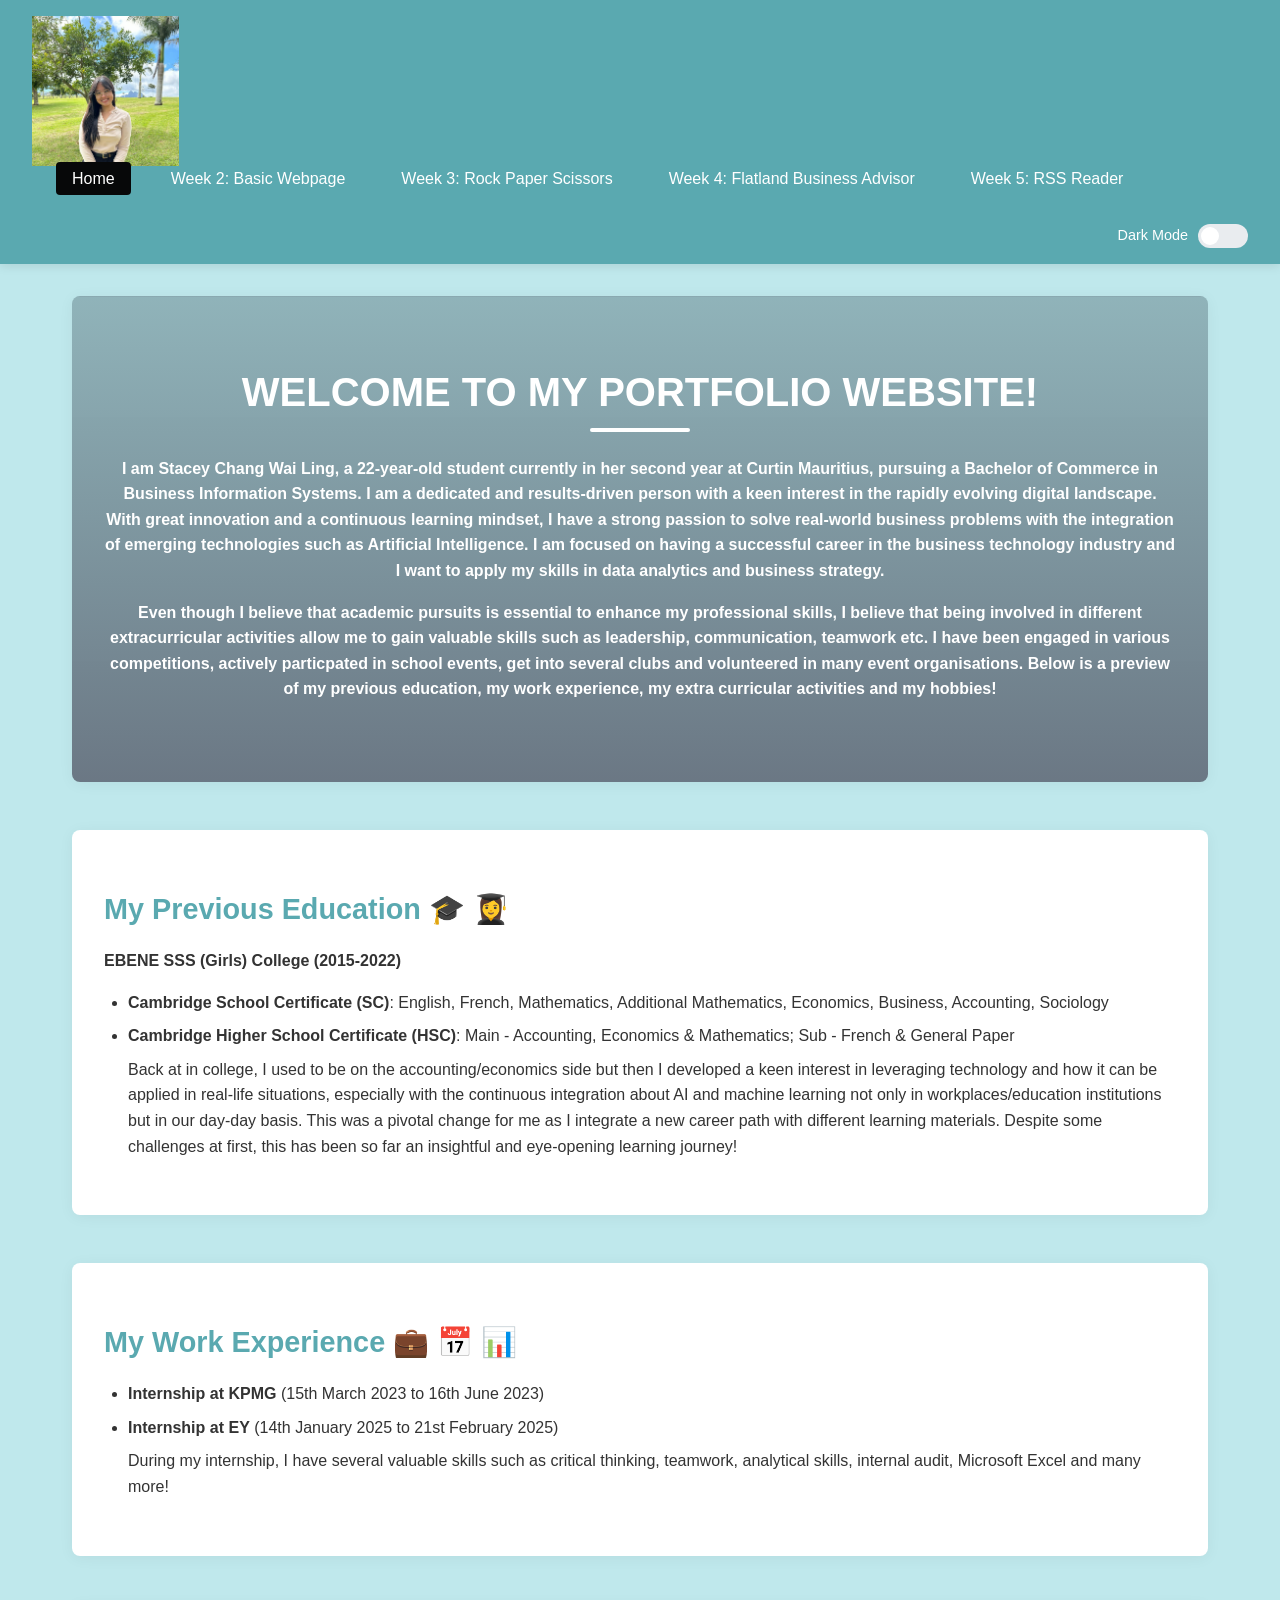
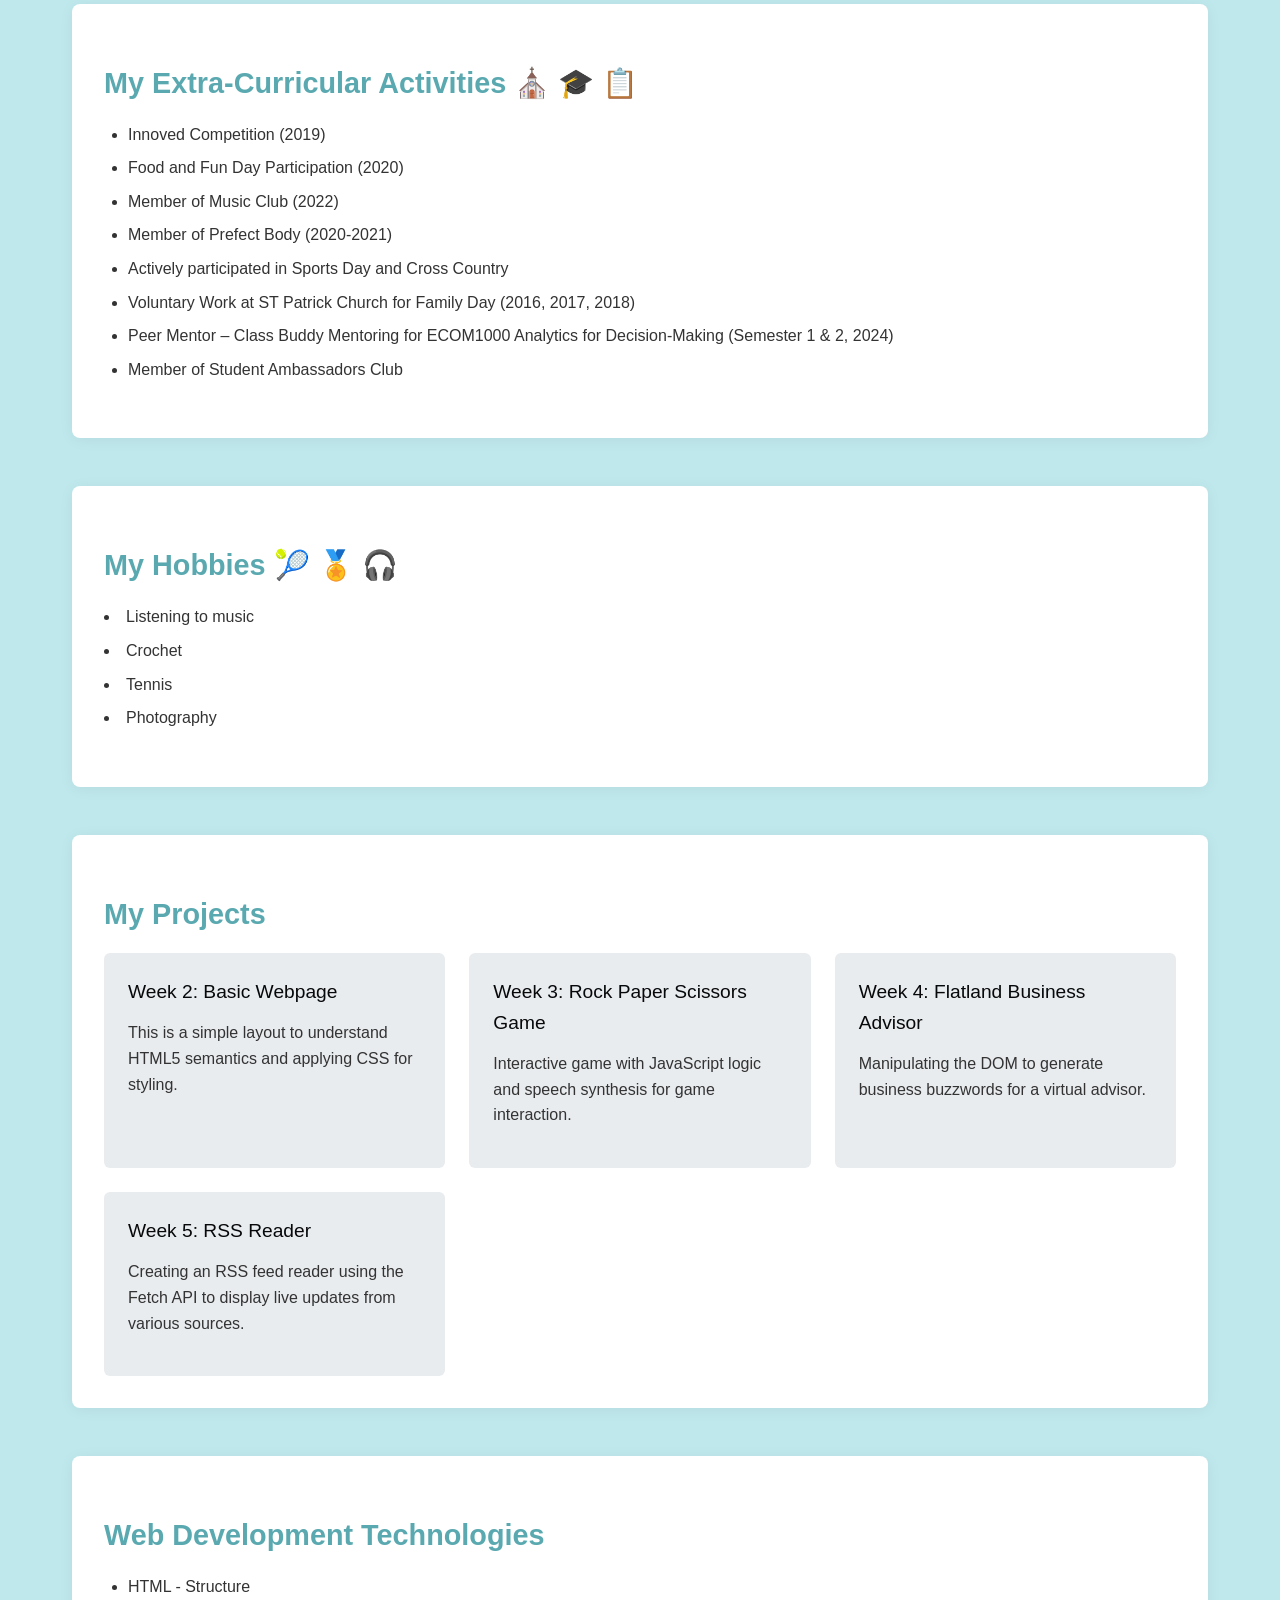
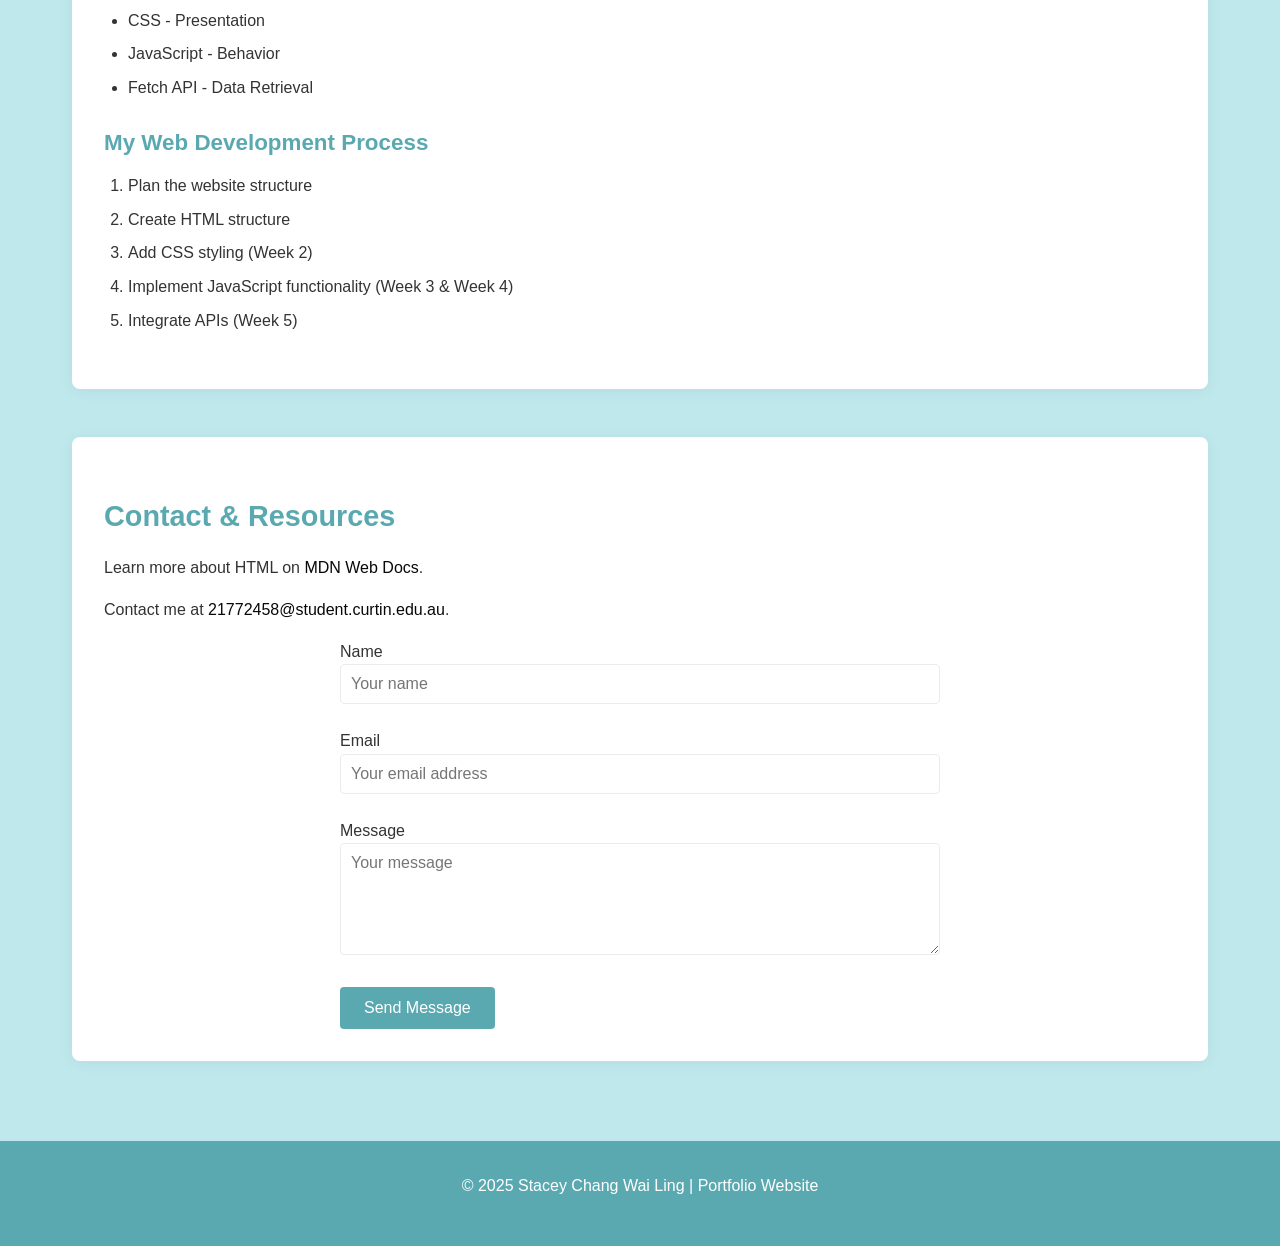
==== commit 43932025: "i tried turning my image to base64" ====
--- a/index.html
+++ b/index.html
@@ -15,7 +15,7 @@
       <body>
         <header>
           <div class="header-container">
-            <img src="c:\Users\Stacey Chang\Documents\WORK\WhatsApp Image 2024-09-06 at 21.13.48_4460707d.jpg" alt="Stacey Chang Wai Ling Portfolio Logo" class="logo" />
+            <img src="[data-uri]